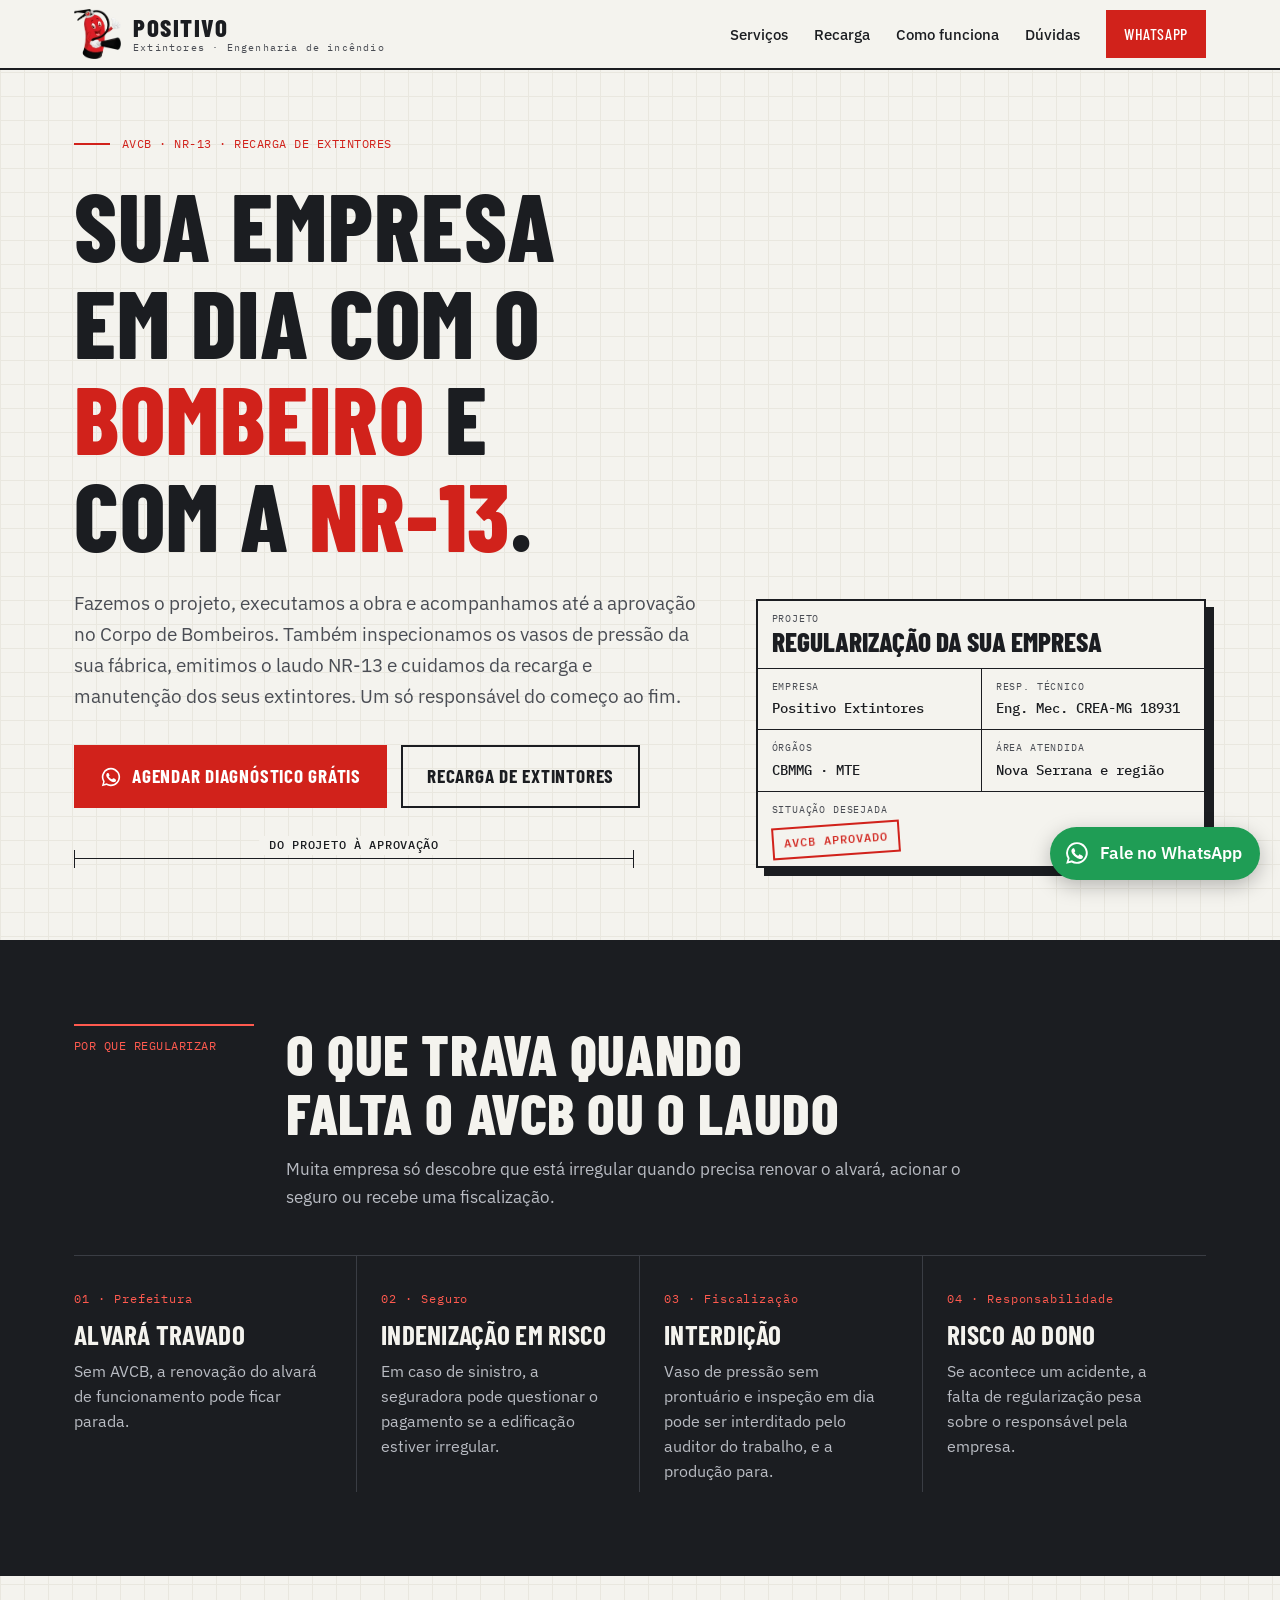
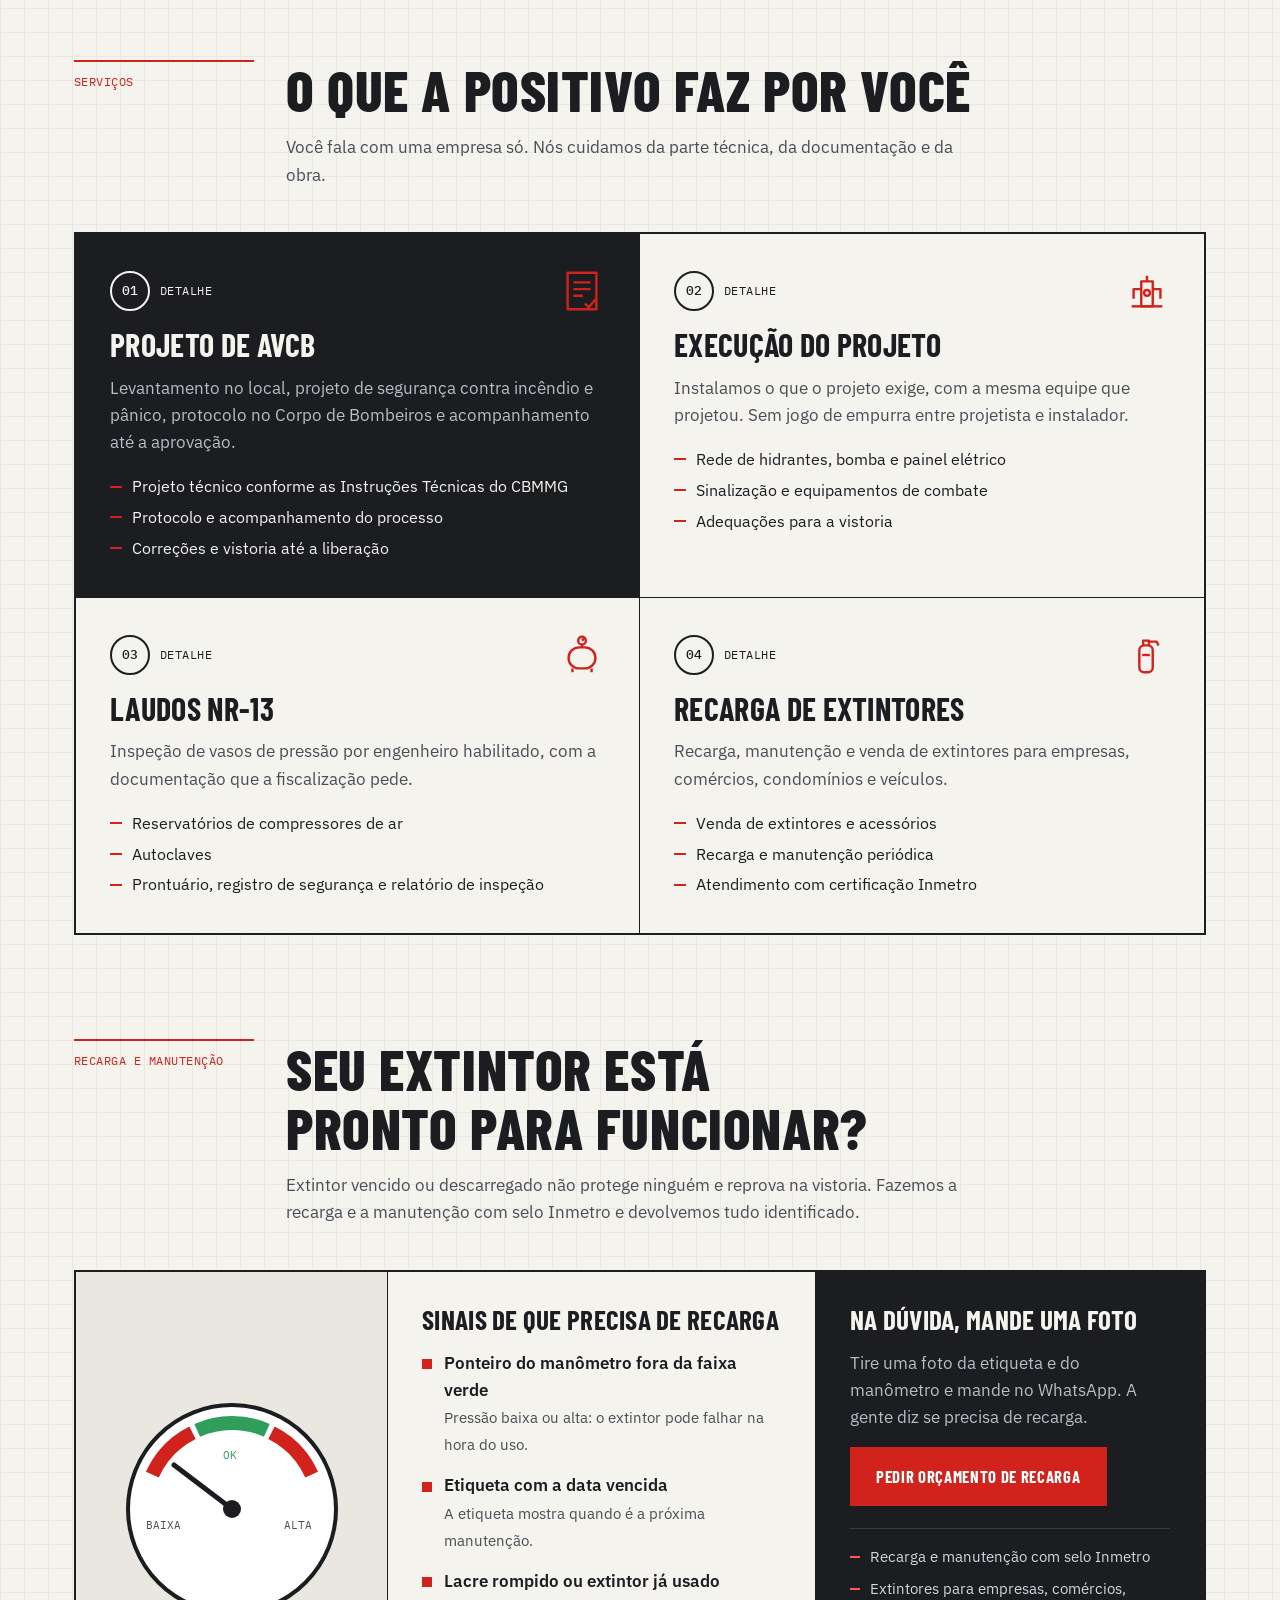
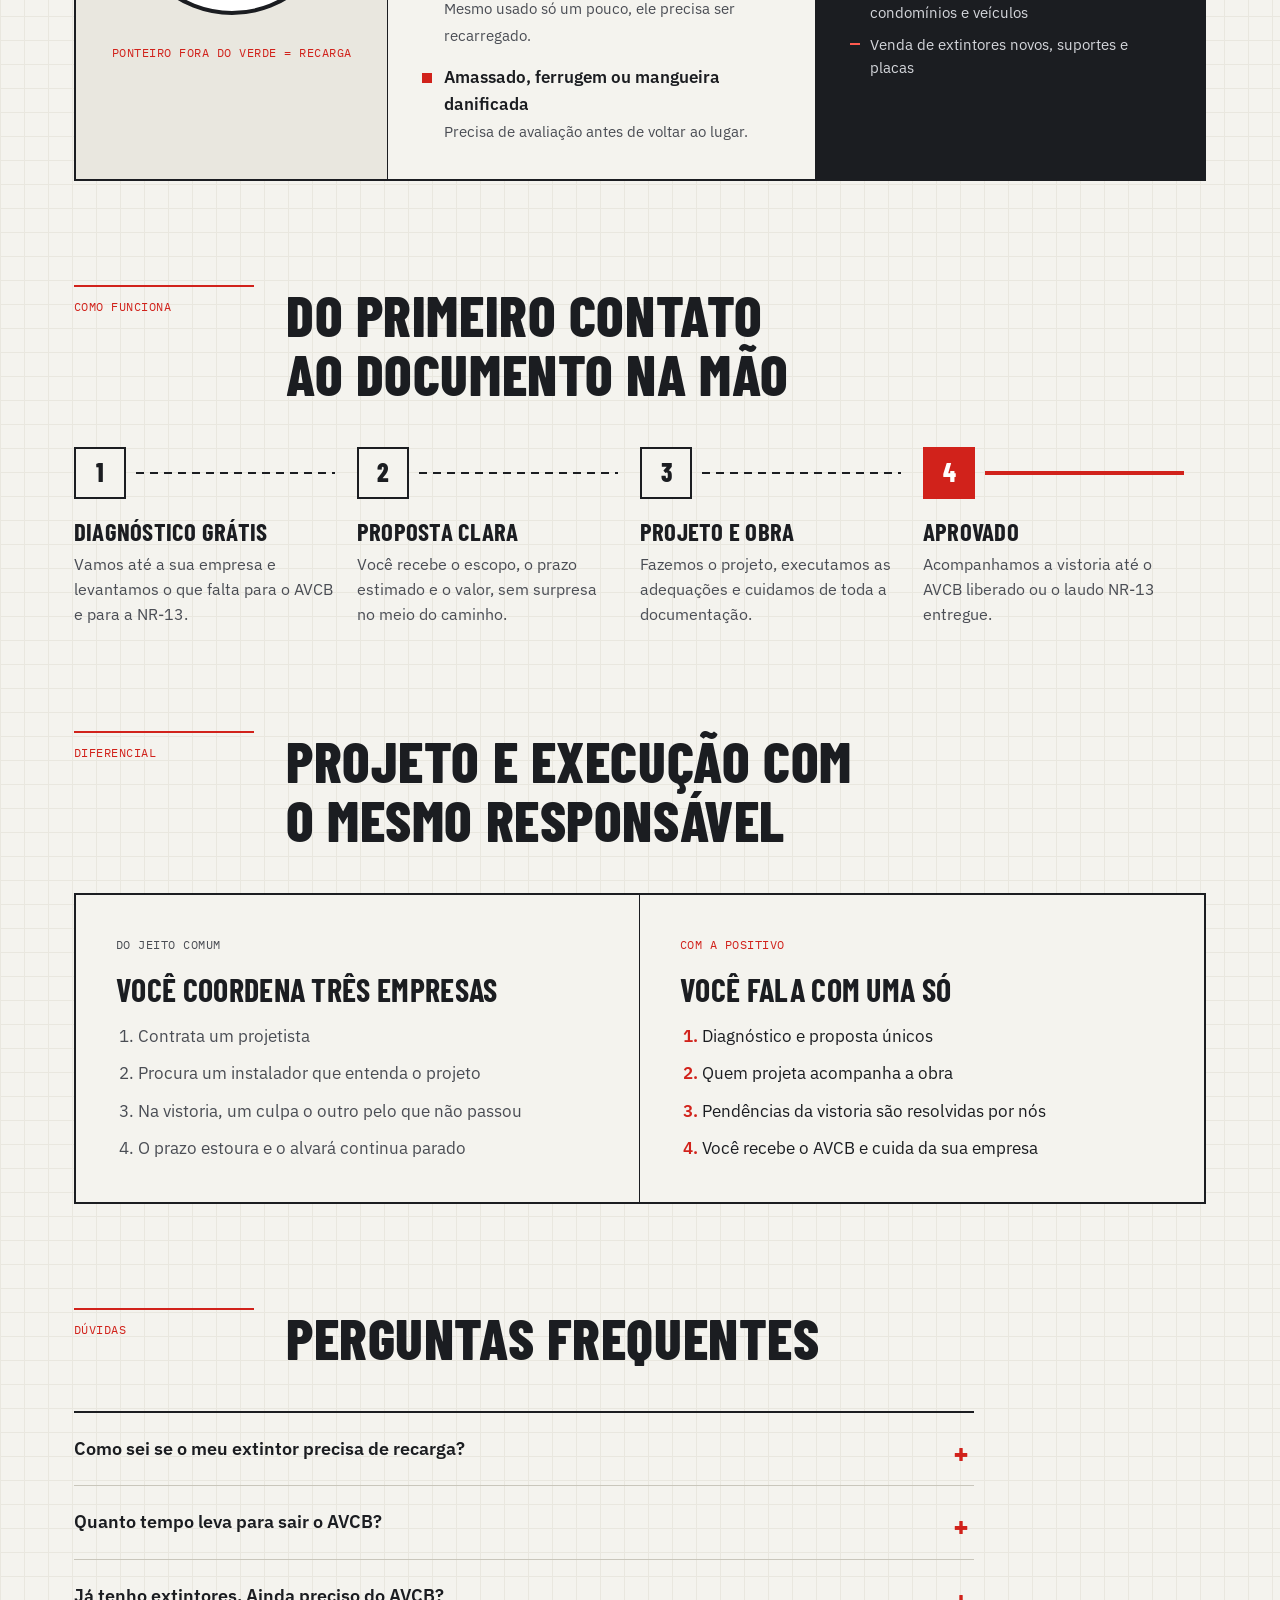
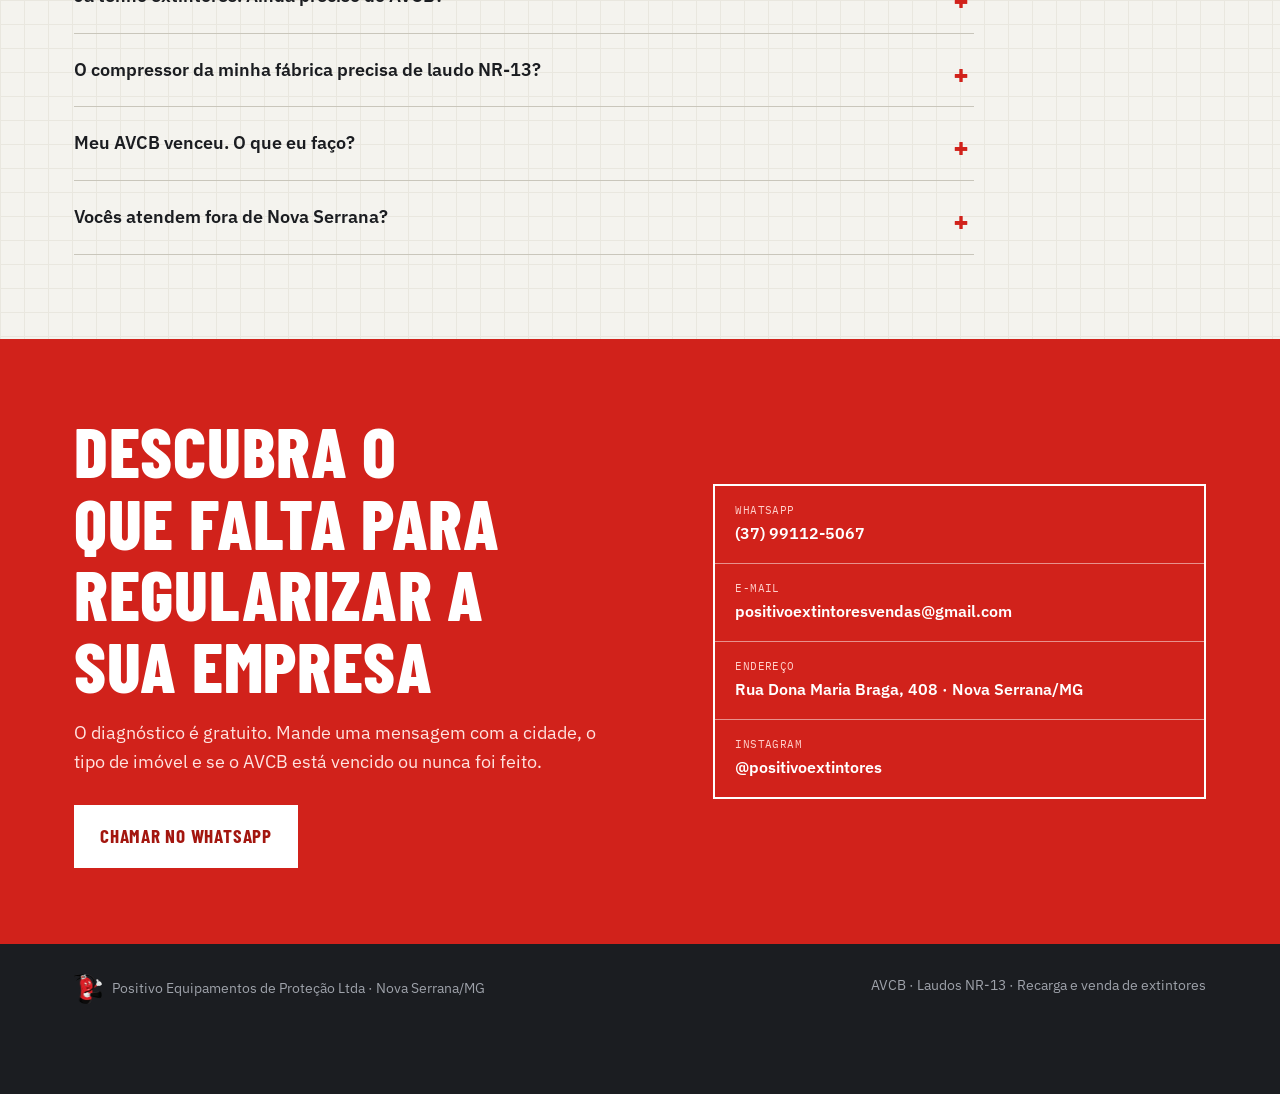
==== index.html @ 16f6ddf9 "Site da Positivo Extintores Co-Authored-By: Claude Opus 5.5 <noreply@anthropic.com> Claude-Session: " ====
<!DOCTYPE html>
<html lang="pt-BR">
<head>
<meta charset="utf-8">
<meta name="viewport" content="width=device-width, initial-scale=1">
<title>Positivo Extintores | AVCB, NR-13 e Recarga</title>
<meta name="description" content="Recarga, manutenção e venda de extintores, projeto e execução de AVCB e laudos NR-13 em Nova Serrana e região. Do projeto à aprovação no Corpo de Bombeiros, com engenheiro responsável.">
<meta property="og:title" content="Positivo Extintores | AVCB, NR-13 e recarga de extintores em Nova Serrana">
<meta property="og:description" content="Recarga e manutenção de extintores, AVCB do projeto à aprovação e laudos NR-13. Fale pelo WhatsApp.">
<meta property="og:type" content="website">
<meta property="og:locale" content="pt_BR">
<link rel="icon" type="image/png" href="[data-uri]">
<link rel="preconnect" href="https://fonts.googleapis.com">
<link rel="preconnect" href="https://fonts.gstatic.com" crossorigin>
<link href="https://fonts.googleapis.com/css2?family=Barlow+Condensed:wght@600;700;800&family=IBM+Plex+Mono:wght@400;500&family=IBM+Plex+Sans:wght@400;500;600&display=swap" rel="stylesheet">
<script type="application/ld+json">
{
  "@context": "https://schema.org",
  "@type": "LocalBusiness",
  "name": "Positivo Extintores",
  "legalName": "Positivo Equipamentos de Proteção Ltda",
  "description": "Recarga, manutenção e venda de extintores, projeto e execução de AVCB e laudos NR-13.",
  "telephone": "+55-37-99112-5067",
  "email": "positivoextintoresvendas@gmail.com",
  "address": {
    "@type": "PostalAddress",
    "streetAddress": "Rua Dona Maria Braga, 408",
    "addressLocality": "Nova Serrana",
    "addressRegion": "MG",
    "postalCode": "35526-814",
    "addressCountry": "BR"
  },
  "areaServed": "Nova Serrana e região, Minas Gerais",
  "sameAs": ["https://www.instagram.com/positivoextintores/"]
}
</script>
<style>
:root {
  /* Folha de prancha técnica: papel milimetrado, traço de nanquim, vermelho de sinalização de incêndio. */
  --paper: #f4f3ee;
  --paper-deep: #e9e7df;
  --ink: #1b1d21;
  --ink-soft: #4a4d54;
  --rule: #c9c6bb;
  --signal: #d1221b;
  --signal-deep: #a3160f;
  --display: "Barlow Condensed", "Arial Narrow", "Roboto Condensed", sans-serif;
  --body: "IBM Plex Sans", "Segoe UI", Roboto, Helvetica, Arial, sans-serif;
  --mono: "IBM Plex Mono", Consolas, "Courier New", monospace;
  --wrap: 1180px;
  color-scheme: light;
}

* { box-sizing: border-box; }
html { scroll-behavior: smooth; }
body {
  margin: 0;
  background-color: var(--paper);
  background-image:
    linear-gradient(var(--paper-deep) 1px, transparent 1px),
    linear-gradient(90deg, var(--paper-deep) 1px, transparent 1px);
  background-size: 24px 24px;
  color: var(--ink);
  font-family: var(--body);
  font-size: 17px;
  line-height: 1.6;
}
img { max-width: 100%; }
a { color: inherit; }
h1, h2, h3 { font-family: var(--display); line-height: 1.02; text-wrap: balance; margin: 0; text-transform: uppercase; letter-spacing: 0.01em; }
p { margin: 0; }
:focus-visible { outline: 3px solid var(--signal); outline-offset: 3px; }

.wrap { max-width: var(--wrap); margin: 0 auto; padding: 0 24px; }
.mono { font-family: var(--mono); font-size: 0.78rem; letter-spacing: 0.04em; text-transform: uppercase; }

/* Botões */
.btn {
  display: inline-flex; align-items: center; gap: 10px;
  font-family: var(--display); font-weight: 700; font-size: 1.2rem; letter-spacing: 0.04em; text-transform: uppercase;
  text-decoration: none; padding: 14px 24px; border: 2px solid var(--ink);
  transition: transform .15s ease, background-color .15s ease, color .15s ease;
}
.btn svg { width: 22px; height: 22px; flex: none; }
.btn-primary { background: var(--signal); border-color: var(--signal); color: #fff; }
.btn-primary:hover { background: var(--signal-deep); border-color: var(--signal-deep); transform: translateY(-2px); }
.btn-ghost { background: transparent; color: var(--ink); }
.btn-ghost:hover { background: var(--ink); color: var(--paper); transform: translateY(-2px); }

/* Cabeçalho */
header.top { border-bottom: 2px solid var(--ink); background: var(--paper); position: sticky; top: 0; z-index: 10; }
header.top .wrap { display: flex; align-items: center; justify-content: space-between; gap: 16px; min-height: 68px; }
.brand { display: flex; align-items: center; gap: 12px; text-decoration: none; }
.brand-logo { width: auto; height: 50px; display: block; margin: 4px 0; }
.foot-brand { display: inline-flex; align-items: center; gap: 10px; }
.foot-brand img { height: 30px; width: auto; }
.brand-name { font-family: var(--display); font-weight: 800; font-size: 1.55rem; letter-spacing: 0.06em; line-height: 1; }
.brand-name small { display: block; font-family: var(--mono); font-weight: 400; font-size: 0.62rem; letter-spacing: 0.12em; color: var(--ink-soft); margin-top: 3px; }
nav.links { display: flex; gap: 26px; align-items: center; }
nav.links a { text-decoration: none; font-weight: 500; font-size: 0.95rem; }
nav.links a:hover { color: var(--signal); }
nav.links .btn { padding: 9px 16px; font-size: 1rem; }

/* Hero */
.hero { padding: 64px 0 72px; }
.hero .wrap { display: grid; grid-template-columns: minmax(0, 1.25fr) minmax(0, 0.9fr); gap: 56px; align-items: end; }
.kicker { display: flex; align-items: center; gap: 12px; color: var(--signal); margin-bottom: 22px; }
.kicker::before { content: ""; width: 36px; height: 2px; background: var(--signal); }
.hero h1 { font-size: clamp(3rem, 7.4vw, 6.2rem); font-weight: 800; }
.hero h1 em { font-style: normal; color: var(--signal); }
.hero .lead { margin-top: 26px; font-size: 1.2rem; max-width: 34em; color: var(--ink-soft); }
.hero .ctas { display: flex; flex-wrap: wrap; gap: 14px; margin-top: 34px; }

/* Cota (linha de dimensão) */
.cota { position: relative; height: 18px; margin-top: 42px; max-width: 560px; }
.cota::before { content: ""; position: absolute; left: 0; right: 0; top: 8px; height: 1px; background: var(--ink); transform-origin: left; animation: draw 1.1s ease-out both .2s; }
.cota span { position: absolute; top: 0; width: 1px; height: 18px; background: var(--ink); }
.cota span:first-child { left: 0; } .cota span:last-child { right: 0; }
.cota b { position: absolute; left: 50%; top: -14px; transform: translateX(-50%); background: var(--paper); padding: 0 10px; font-family: var(--mono); font-weight: 500; font-size: 0.74rem; letter-spacing: 0.06em; white-space: nowrap; }
@keyframes draw { from { transform: scaleX(0); } to { transform: scaleX(1); } }

/* Carimbo (selo de prancha) */
.carimbo { border: 2px solid var(--ink); background: var(--paper); font-family: var(--mono); font-size: 0.78rem; box-shadow: 8px 8px 0 var(--ink); }
.carimbo .row { display: grid; grid-template-columns: 1fr 1fr; border-top: 1px solid var(--ink); }
.carimbo .row:first-child { border-top: 0; }
.carimbo .cell { padding: 10px 14px; border-left: 1px solid var(--ink); }
.carimbo .cell:first-child { border-left: 0; }
.carimbo .cell.full { grid-column: 1 / -1; border-left: 0; }
.carimbo .lbl { display: block; font-size: 0.64rem; color: var(--ink-soft); letter-spacing: 0.08em; text-transform: uppercase; }
.carimbo .val { display: block; font-size: 0.86rem; font-weight: 500; color: var(--ink); margin-top: 2px; }
.carimbo .title { font-family: var(--display); font-weight: 800; font-size: 1.7rem; text-transform: uppercase; line-height: 1.05; margin-top: 4px; }
.carimbo .stamp { color: var(--signal); border: 2px solid var(--signal); display: inline-block; padding: 4px 10px; transform: rotate(-4deg); font-weight: 500; letter-spacing: 0.08em; margin-top: 6px; }

/* Seções */
section { padding: 84px 0; }
.sec-head { display: grid; grid-template-columns: 180px 1fr; gap: 32px; margin-bottom: 44px; align-items: start; }
.sec-head .mono { color: var(--signal); padding-top: 10px; border-top: 2px solid var(--signal); }
.sec-head h2 { font-size: clamp(2.2rem, 4.6vw, 3.6rem); font-weight: 800; }
.sec-head p { margin-top: 14px; max-width: 40em; color: var(--ink-soft); font-size: 1.08rem; }
.band { background: var(--ink); color: var(--paper); background-image: none; }
.band .sec-head p { color: #b9bcc3; }
.band .sec-head .mono { color: #ff5a4f; border-top-color: #ff5a4f; }

/* Riscos */
.riscos { display: grid; grid-template-columns: repeat(4, minmax(0, 1fr)); border-top: 1px solid #3a3d44; }
.risco { padding: 28px 24px 8px 0; border-right: 1px solid #3a3d44; }
.risco + .risco { padding-left: 24px; }
.risco:last-child { border-right: 0; }
.risco .n { font-family: var(--mono); font-size: 0.74rem; color: #ff5a4f; letter-spacing: 0.08em; }
.risco h3 { font-size: 1.7rem; margin: 10px 0 10px; }
.risco p { color: #b9bcc3; font-size: 0.98rem; }

/* Serviços (detalhes de prancha) */
.servicos { display: grid; grid-template-columns: repeat(2, minmax(0, 1fr)); gap: 0; border: 2px solid var(--ink); background: var(--paper); }
.det { padding: 34px 34px 36px; border-right: 1px solid var(--ink); border-bottom: 1px solid var(--ink); display: flex; flex-direction: column; gap: 14px; }
.det:nth-child(2n) { border-right: 0; }
.det:nth-last-child(-n+2) { border-bottom: 0; }
.det-top { display: flex; align-items: center; justify-content: space-between; gap: 12px; }
.det-tag { display: inline-flex; align-items: center; gap: 10px; }
.det-tag i { font-style: normal; width: 40px; height: 40px; border-radius: 50%; border: 2px solid var(--ink); display: grid; place-items: center; font-family: var(--mono); font-weight: 500; font-size: 0.8rem; }
.det-ico { width: 46px; height: 46px; color: var(--signal); }
.det h3 { font-size: 2rem; }
.det p { color: var(--ink-soft); }
.det ul { margin: 4px 0 0; padding: 0; list-style: none; display: grid; gap: 6px; }
.det li { padding-left: 22px; position: relative; font-size: 0.97rem; }
.det li::before { content: ""; position: absolute; left: 0; top: 0.72em; width: 12px; height: 2px; background: var(--signal); }
.det.destaque { background: var(--ink); color: var(--paper); }
.det.destaque p { color: #b9bcc3; }
.det.destaque .det-tag i { border-color: var(--paper); }


/* Recarga */
.recarga { padding-top: 20px; }
.rec-grid { display: grid; grid-template-columns: minmax(0, 0.8fr) minmax(0, 1.1fr) minmax(0, 1fr); gap: 0; border: 2px solid var(--ink); background: var(--paper); }
.rec-grid > div { padding: 34px; border-left: 1px solid var(--ink); }
.rec-grid > div:first-child { border-left: 0; }
.manometro { display: flex; flex-direction: column; align-items: center; justify-content: center; gap: 14px; background: var(--paper-deep); }
.manometro svg { width: 100%; max-width: 240px; height: auto; }
.manometro .mono { color: var(--signal); text-align: center; }
.ponteiro { transform-origin: 120px 120px; animation: tremor 3.2s ease-in-out infinite; }
@keyframes tremor { 0%, 100% { transform: rotate(0deg); } 50% { transform: rotate(4deg); } }
.rec-grid h3 { font-size: 1.7rem; margin-bottom: 16px; }
.sinais { list-style: none; margin: 0; padding: 0; display: grid; gap: 14px; }
.sinais li { padding-left: 22px; position: relative; }
.sinais li::before { content: ""; position: absolute; left: 0; top: 0.55em; width: 10px; height: 10px; background: var(--signal); }
.sinais b { display: block; font-weight: 600; }
.sinais span { color: var(--ink-soft); font-size: 0.95rem; }
.rec-cta { background: var(--ink); color: var(--paper); display: flex; flex-direction: column; gap: 16px; }
.rec-cta h3 { margin-bottom: 0; }
.rec-cta p { color: #b9bcc3; }
.rec-cta .btn { align-self: flex-start; font-size: 1.05rem; }
.inclui { list-style: none; margin: 6px 0 0; padding: 16px 0 0; border-top: 1px solid #3a3d44; display: grid; gap: 8px; font-size: 0.93rem; color: #d4d6db; }
.inclui li { padding-left: 20px; position: relative; }
.inclui li::before { content: ""; position: absolute; left: 0; top: 0.72em; width: 10px; height: 2px; background: #ff5a4f; }
@media (max-width: 960px) {
  .rec-grid { grid-template-columns: 1fr 1fr; }
  .rec-cta { grid-column: 1 / -1; border-left: 0 !important; border-top: 1px solid var(--ink); }
}
@media (max-width: 720px) {
  .rec-grid { grid-template-columns: 1fr; }
  .rec-grid > div { border-left: 0; border-top: 1px solid var(--ink); padding: 28px 22px; }
  .rec-grid > div:first-child { border-top: 0; }
}

/* Processo */
.passos { display: grid; grid-template-columns: repeat(4, minmax(0, 1fr)); gap: 0; counter-reset: p; position: relative; }
.passo { position: relative; padding: 0 22px 0 0; }
.passo .marco { display: flex; align-items: center; margin-bottom: 20px; }
.passo .marco b { width: 52px; height: 52px; flex: none; background: var(--paper); border: 2px solid var(--ink); display: grid; place-items: center; font-family: var(--display); font-weight: 800; font-size: 1.6rem; }
.passo .marco::after { content: ""; flex: 1; height: 2px; background: repeating-linear-gradient(90deg, var(--ink) 0 8px, transparent 8px 14px); margin-left: 10px; }
.passo:last-child .marco::after { background: var(--signal); height: 4px; }
.passo:last-child .marco b { background: var(--signal); color: #fff; border-color: var(--signal); }
.passo h3 { font-size: 1.55rem; margin-bottom: 8px; }
.passo p { color: var(--ink-soft); font-size: 0.98rem; }

/* Diferencial */
.dif { display: grid; grid-template-columns: minmax(0, 1fr) minmax(0, 1fr); gap: 0; border: 2px solid var(--ink); background: var(--paper); }
.dif > div { padding: 40px; }
.dif .antes { border-right: 1px solid var(--ink); }
.dif .lbl { color: var(--ink-soft); margin-bottom: 18px; display: block; }
.dif ol { margin: 0; padding-left: 22px; display: grid; gap: 10px; }
.dif .antes ol { color: var(--ink-soft); }
.dif .antes li::marker { color: var(--ink-soft); }
.dif .depois li::marker { color: var(--signal); font-weight: 600; }
.dif .depois .lbl { color: var(--signal); }
.dif h3 { font-size: 2rem; margin-bottom: 18px; }

/* FAQ */
.faq { display: grid; gap: 0; border-top: 2px solid var(--ink); max-width: 900px; }
.faq details { border-bottom: 1px solid var(--rule); }
.faq summary { list-style: none; cursor: pointer; padding: 22px 48px 22px 0; position: relative; font-weight: 600; font-size: 1.12rem; }
.faq summary::-webkit-details-marker { display: none; }
.faq summary::after { content: "+"; position: absolute; right: 6px; top: 14px; font-family: var(--display); font-weight: 700; font-size: 2rem; color: var(--signal); transition: transform .2s ease; }
.faq details[open] summary::after { transform: rotate(45deg); }
.faq details p { padding: 0 0 24px; color: var(--ink-soft); max-width: 46em; }

/* CTA final */
.final { background: var(--signal); color: #fff; background-image: none; padding: 76px 0; }
.final .wrap { display: grid; grid-template-columns: minmax(0, 1.2fr) minmax(0, 1fr); gap: 48px; align-items: center; }
.final h2 { font-size: clamp(2.6rem, 5.6vw, 4.4rem); font-weight: 800; }
.final p { margin-top: 16px; font-size: 1.15rem; max-width: 30em; color: #ffe3e0; }
.final .btn-white { background: #fff; color: var(--signal-deep); border-color: #fff; margin-top: 28px; }
.final .btn-white:hover { background: var(--ink); color: #fff; border-color: var(--ink); transform: translateY(-2px); }
.contato { border: 2px solid #fff; font-size: 1rem; }
.contato div { padding: 16px 20px; border-top: 1px solid rgba(255,255,255,.5); }
.contato div:first-child { border-top: 0; }
.contato .mono { display: block; color: #ffd0cb; font-size: 0.68rem; margin-bottom: 2px; }
.contato a { text-decoration: none; font-weight: 600; }
.contato a:hover { text-decoration: underline; }

footer { padding: 30px 0 90px; background: var(--ink); color: #9ea2aa; font-size: 0.88rem; background-image: none; }
footer .wrap { display: flex; flex-wrap: wrap; justify-content: space-between; gap: 12px; }

/* WhatsApp flutuante */
.wa-float { position: fixed; right: 20px; bottom: 20px; z-index: 20; display: inline-flex; align-items: center; gap: 10px; background: #1f9d55; color: #fff; text-decoration: none; padding: 13px 18px 13px 14px; border-radius: 999px; font-weight: 600; box-shadow: 0 6px 20px rgba(0,0,0,.25); transition: transform .15s ease; }
.wa-float:hover { transform: translateY(-3px); }
.wa-float svg { width: 26px; height: 26px; }

/* Responsivo */
@media (max-width: 960px) {
  .hero .wrap, .final .wrap { grid-template-columns: 1fr; }
  .carimbo { max-width: 520px; }
  .riscos { grid-template-columns: repeat(2, minmax(0, 1fr)); }
  .risco:nth-child(2) { border-right: 0; }
  .risco:nth-child(3) { padding-left: 0; }
  .passos { grid-template-columns: repeat(2, minmax(0, 1fr)); row-gap: 40px; }
  nav.links a:not(.btn) { display: none; }
}
@media (max-width: 720px) {
  body { font-size: 16px; }
  section { padding: 60px 0; }
  .hero { padding: 40px 0 56px; }
  .sec-head { grid-template-columns: 1fr; gap: 14px; }
  .sec-head .mono { width: max-content; padding-right: 10px; }
  .servicos, .dif { grid-template-columns: 1fr; }
  .det { border-right: 0 !important; border-bottom: 1px solid var(--ink) !important; padding: 28px 22px; }
  .det:last-child { border-bottom: 0 !important; }
  .dif .antes { border-right: 0; border-bottom: 1px solid var(--ink); }
  .dif > div { padding: 28px 22px; }
  .riscos { grid-template-columns: 1fr; }
  .risco, .risco + .risco { padding: 22px 0 10px; border-right: 0; border-bottom: 1px solid #3a3d44; }
  .passos { grid-template-columns: 1fr; }
  .wa-float span { display: none; }
  .wa-float { padding: 14px; }
  .brand-name small { display: none; }
}
@media (max-width: 420px) {
  .wrap { padding: 0 16px; }
  .carimbo .row { grid-template-columns: 1fr; }
  .carimbo .cell { border-left: 0; border-top: 1px solid var(--ink); }
  .carimbo .cell:first-child { border-top: 0; }
  nav.links .btn { display: none; }
}
@media (prefers-reduced-motion: reduce) {
  * { animation: none !important; transition: none !important; scroll-behavior: auto !important; }
}
</style>
</head>
<body>

<header class="top">
  <div class="wrap">
    <a class="brand" href="#inicio" aria-label="Positivo Extintores, início">
      <img class="brand-logo" src="[data-uri]" width="45" height="48" alt="">
      <span class="brand-name">POSITIVO<small>Extintores · Engenharia de incêndio</small></span>
    </a>
    <nav class="links" aria-label="Navegação principal">
      <a href="#servicos">Serviços</a>
      <a href="#recarga">Recarga</a>
      <a href="#como-funciona">Como funciona</a>
      <a href="#duvidas">Dúvidas</a>
      <a class="btn btn-primary" href="https://wa.me/5537991125067?text=Ol%C3%A1!%20Vim%20pelo%20site%20e%20quero%20um%20diagn%C3%B3stico%20de%20AVCB%2FNR-13.">WhatsApp</a>
    </nav>
  </div>
</header>

<main id="inicio">

<section class="hero" aria-labelledby="titulo">
  <div class="wrap">
    <div>
      <p class="kicker mono">AVCB · NR-13 · Recarga de extintores</p>
      <h1 id="titulo">Sua empresa em dia com o <em>Bombeiro</em> e com a <em style="white-space:nowrap">NR&#8209;13</em>.</h1>
      <p class="lead">Fazemos o projeto, executamos a obra e acompanhamos até a aprovação no Corpo de Bombeiros. Também inspecionamos os vasos de pressão da sua fábrica, emitimos o laudo NR-13 e cuidamos da recarga e manutenção dos seus extintores. Um só responsável do começo ao fim.</p>
      <div class="ctas">
        <a class="btn btn-primary" href="https://wa.me/5537991125067?text=Ol%C3%A1!%20Vim%20pelo%20site%20e%20quero%20um%20diagn%C3%B3stico%20de%20AVCB%2FNR-13.">
          <svg viewBox="0 0 24 24" fill="currentColor" aria-hidden="true"><path d="M12 2a10 10 0 0 0-8.6 15.1L2 22l5-1.3A10 10 0 1 0 12 2zm0 18.2c-1.5 0-3-.4-4.3-1.2l-.3-.2-3 .8.8-2.9-.2-.3A8.2 8.2 0 1 1 12 20.2zm4.5-6.1c-.2-.1-1.5-.7-1.7-.8s-.4-.1-.6.1-.7.8-.8 1-.3.2-.5.1a6.7 6.7 0 0 1-3.3-2.9c-.3-.4.3-.4.7-1.3.1-.2 0-.3 0-.4l-.8-1.8c-.2-.5-.4-.4-.6-.4h-.5a1 1 0 0 0-.7.3 3 3 0 0 0-.9 2.2 5.2 5.2 0 0 0 1.1 2.7 11.8 11.8 0 0 0 4.5 4c1.7.7 2.3.8 3.2.6.5-.1 1.5-.6 1.7-1.2s.2-1.1.2-1.2-.2-.2-.5-.3z"/></svg>
          Agendar diagnóstico grátis
        </a>
        <a class="btn btn-ghost" href="#recarga">Recarga de extintores</a>
      </div>
      <div class="cota" aria-hidden="true"><span></span><b>DO PROJETO À APROVAÇÃO</b><span></span></div>
    </div>

    <aside class="carimbo" aria-label="Dados da empresa">
      <div class="row"><div class="cell full"><span class="lbl">Projeto</span><span class="title">Regularização da sua empresa</span></div></div>
      <div class="row">
        <div class="cell"><span class="lbl">Empresa</span><span class="val">Positivo Extintores</span></div>
        <div class="cell"><span class="lbl">Resp. técnico</span><span class="val">Eng. Mec. CREA-MG 18931</span></div>
      </div>
      <div class="row">
        <div class="cell"><span class="lbl">Órgãos</span><span class="val">CBMMG · MTE</span></div>
        <div class="cell"><span class="lbl">Área atendida</span><span class="val">Nova Serrana e região</span></div>
      </div>
      <div class="row"><div class="cell full"><span class="lbl">Situação desejada</span><span class="stamp">AVCB APROVADO</span></div></div>
    </aside>
  </div>
</section>

<section class="band" aria-labelledby="riscos-t">
  <div class="wrap">
    <div class="sec-head">
      <span class="mono">Por que regularizar</span>
      <div>
        <h2 id="riscos-t">O que trava quando falta o AVCB ou o laudo</h2>
        <p>Muita empresa só descobre que está irregular quando precisa renovar o alvará, acionar o seguro ou recebe uma fiscalização.</p>
      </div>
    </div>
    <div class="riscos">
      <div class="risco"><span class="n">01 · Prefeitura</span><h3>Alvará travado</h3><p>Sem AVCB, a renovação do alvará de funcionamento pode ficar parada.</p></div>
      <div class="risco"><span class="n">02 · Seguro</span><h3>Indenização em risco</h3><p>Em caso de sinistro, a seguradora pode questionar o pagamento se a edificação estiver irregular.</p></div>
      <div class="risco"><span class="n">03 · Fiscalização</span><h3>Interdição</h3><p>Vaso de pressão sem prontuário e inspeção em dia pode ser interditado pelo auditor do trabalho, e a produção para.</p></div>
      <div class="risco"><span class="n">04 · Responsabilidade</span><h3>Risco ao dono</h3><p>Se acontece um acidente, a falta de regularização pesa sobre o responsável pela empresa.</p></div>
    </div>
  </div>
</section>

<section id="servicos" aria-labelledby="serv-t">
  <div class="wrap">
    <div class="sec-head">
      <span class="mono">Serviços</span>
      <div>
        <h2 id="serv-t">O que a Positivo faz por você</h2>
        <p>Você fala com uma empresa só. Nós cuidamos da parte técnica, da documentação e da obra.</p>
      </div>
    </div>
    <div class="servicos">
      <article class="det destaque">
        <div class="det-top">
          <span class="det-tag mono"><i>01</i> Detalhe</span>
          <svg class="det-ico" viewBox="0 0 48 48" fill="none" stroke="currentColor" stroke-width="2.5" stroke-linejoin="round" aria-hidden="true"><rect x="9" y="5" width="30" height="38"/><path d="M15 15h18M15 22h18M15 29h10"/><path d="M27 37l4 4 8-9"/></svg>
        </div>
        <h3>Projeto de AVCB</h3>
        <p>Levantamento no local, projeto de segurança contra incêndio e pânico, protocolo no Corpo de Bombeiros e acompanhamento até a aprovação.</p>
        <ul><li>Projeto técnico conforme as Instruções Técnicas do CBMMG</li><li>Protocolo e acompanhamento do processo</li><li>Correções e vistoria até a liberação</li></ul>
      </article>
      <article class="det">
        <div class="det-top">
          <span class="det-tag mono"><i>02</i> Detalhe</span>
          <svg class="det-ico" viewBox="0 0 48 48" fill="none" stroke="currentColor" stroke-width="2.5" stroke-linejoin="round" aria-hidden="true"><path d="M8 40h32"/><rect x="18" y="14" width="12" height="26"/><path d="M24 14V8M18 22h-8v10M30 22h8v10"/><circle cx="24" cy="26" r="3"/></svg>
        </div>
        <h3>Execução do projeto</h3>
        <p>Instalamos o que o projeto exige, com a mesma equipe que projetou. Sem jogo de empurra entre projetista e instalador.</p>
        <ul><li>Rede de hidrantes, bomba e painel elétrico</li><li>Sinalização e equipamentos de combate</li><li>Adequações para a vistoria</li></ul>
      </article>
      <article class="det">
        <div class="det-top">
          <span class="det-tag mono"><i>03</i> Detalhe</span>
          <svg class="det-ico" viewBox="0 0 48 48" fill="none" stroke="currentColor" stroke-width="2.5" stroke-linejoin="round" aria-hidden="true"><rect x="10" y="16" width="28" height="22" rx="11"/><circle cx="24" cy="9" r="4"/><path d="M24 13v3M24 9l2-2"/><path d="M14 38v4M34 38v4"/></svg>
        </div>
        <h3>Laudos NR-13</h3>
        <p>Inspeção de vasos de pressão por engenheiro habilitado, com a documentação que a fiscalização pede.</p>
        <ul><li>Reservatórios de compressores de ar</li><li>Autoclaves</li><li>Prontuário, registro de segurança e relatório de inspeção</li></ul>
      </article>
      <article class="det">
        <div class="det-top">
          <span class="det-tag mono"><i>04</i> Detalhe</span>
          <svg class="det-ico" viewBox="0 0 48 48" fill="none" stroke="currentColor" stroke-width="2.5" stroke-linejoin="round" aria-hidden="true"><rect x="16" y="14" width="14" height="28" rx="5"/><path d="M20 14V9h6v5M26 10h8l2 4"/><path d="M19 24h8"/></svg>
        </div>
        <h3>Recarga de extintores</h3>
        <p>Recarga, manutenção e venda de extintores para empresas, comércios, condomínios e veículos.</p>
        <ul><li>Venda de extintores e acessórios</li><li>Recarga e manutenção periódica</li><li>Atendimento com certificação Inmetro</li></ul>
      </article>
    </div>
  </div>
</section>


<section id="recarga" class="recarga" aria-labelledby="rec-t">
  <div class="wrap">
    <div class="sec-head">
      <span class="mono">Recarga e manutenção</span>
      <div>
        <h2 id="rec-t">Seu extintor está pronto para funcionar?</h2>
        <p>Extintor vencido ou descarregado não protege ninguém e reprova na vistoria. Fazemos a recarga e a manutenção com selo Inmetro e devolvemos tudo identificado.</p>
      </div>
    </div>
    <div class="rec-grid">
      <div class="manometro">
        <svg viewBox="0 0 240 240" role="img" aria-labelledby="mano-t">
          <title id="mano-t">Manômetro de extintor com o ponteiro fora da faixa verde</title>
          <circle cx="120" cy="120" r="104" fill="#fff" stroke="#1b1d21" stroke-width="4"/>
          <path d="M 40.4 85.6 A 86 86 0 0 1 80.5 43.8" fill="none" stroke="#d1221b" stroke-width="14"/>
          <path d="M 85.2 41.3 A 86 86 0 0 1 154.8 41.3" fill="none" stroke="#2f9e5b" stroke-width="14"/>
          <path d="M 159.5 43.8 A 86 86 0 0 1 199.6 85.6" fill="none" stroke="#d1221b" stroke-width="14"/>
          <text x="34" y="140" font-family="IBM Plex Mono, monospace" font-size="11" fill="#4a4d54">BAIXA</text>
          <text x="111" y="70" font-family="IBM Plex Mono, monospace" font-size="11" fill="#2f9e5b">OK</text>
          <text x="172" y="140" font-family="IBM Plex Mono, monospace" font-size="11" fill="#4a4d54">ALTA</text>
          <line class="ponteiro" x1="120" y1="120" x2="62" y2="76" stroke="#1b1d21" stroke-width="5" stroke-linecap="round"/>
          <circle cx="120" cy="120" r="9" fill="#1b1d21"/>
        </svg>
        <p class="mono">Ponteiro fora do verde = recarga</p>
      </div>
      <div>
        <h3>Sinais de que precisa de recarga</h3>
        <ul class="sinais">
          <li><b>Ponteiro do manômetro fora da faixa verde</b><span>Pressão baixa ou alta: o extintor pode falhar na hora do uso.</span></li>
          <li><b>Etiqueta com a data vencida</b><span>A etiqueta mostra quando é a próxima manutenção.</span></li>
          <li><b>Lacre rompido ou extintor já usado</b><span>Mesmo usado só um pouco, ele precisa ser recarregado.</span></li>
          <li><b>Amassado, ferrugem ou mangueira danificada</b><span>Precisa de avaliação antes de voltar ao lugar.</span></li>
        </ul>
      </div>
      <div class="rec-cta">
        <h3>Na dúvida, mande uma foto</h3>
        <p>Tire uma foto da etiqueta e do manômetro e mande no WhatsApp. A gente diz se precisa de recarga.</p>
        <a class="btn btn-primary" href="https://wa.me/5537991125067?text=Ol%C3%A1!%20Vim%20pelo%20site%20e%20quero%20or%C3%A7amento%20de%20recarga%20de%20extintores.">Pedir orçamento de recarga</a>
        <ul class="inclui">
          <li>Recarga e manutenção com selo Inmetro</li>
          <li>Extintores para empresas, comércios, condomínios e veículos</li>
          <li>Venda de extintores novos, suportes e placas</li>
        </ul>
      </div>
    </div>
  </div>
</section>

<section id="como-funciona" aria-labelledby="como-t" style="padding-top:20px">
  <div class="wrap">
    <div class="sec-head">
      <span class="mono">Como funciona</span>
      <div>
        <h2 id="como-t">Do primeiro contato ao documento na mão</h2>
      </div>
    </div>
    <div class="passos">
      <div class="passo"><div class="marco"><b>1</b></div><h3>Diagnóstico grátis</h3><p>Vamos até a sua empresa e levantamos o que falta para o AVCB e para a NR-13.</p></div>
      <div class="passo"><div class="marco"><b>2</b></div><h3>Proposta clara</h3><p>Você recebe o escopo, o prazo estimado e o valor, sem surpresa no meio do caminho.</p></div>
      <div class="passo"><div class="marco"><b>3</b></div><h3>Projeto e obra</h3><p>Fazemos o projeto, executamos as adequações e cuidamos de toda a documentação.</p></div>
      <div class="passo"><div class="marco"><b>4</b></div><h3>Aprovado</h3><p>Acompanhamos a vistoria até o AVCB liberado ou o laudo NR-13 entregue.</p></div>
    </div>
  </div>
</section>

<section aria-labelledby="dif-t" style="padding-top:20px">
  <div class="wrap">
    <div class="sec-head">
      <span class="mono">Diferencial</span>
      <div>
        <h2 id="dif-t">Projeto e execução com o mesmo responsável</h2>
      </div>
    </div>
    <div class="dif">
      <div class="antes">
        <span class="lbl mono">Do jeito comum</span>
        <h3>Você coordena três empresas</h3>
        <ol>
          <li>Contrata um projetista</li>
          <li>Procura um instalador que entenda o projeto</li>
          <li>Na vistoria, um culpa o outro pelo que não passou</li>
          <li>O prazo estoura e o alvará continua parado</li>
        </ol>
      </div>
      <div class="depois">
        <span class="lbl mono">Com a Positivo</span>
        <h3>Você fala com uma só</h3>
        <ol>
          <li>Diagnóstico e proposta únicos</li>
          <li>Quem projeta acompanha a obra</li>
          <li>Pendências da vistoria são resolvidas por nós</li>
          <li>Você recebe o AVCB e cuida da sua empresa</li>
        </ol>
      </div>
    </div>
  </div>
</section>

<section id="duvidas" aria-labelledby="faq-t" style="padding-top:20px">
  <div class="wrap">
    <div class="sec-head">
      <span class="mono">Dúvidas</span>
      <div>
        <h2 id="faq-t">Perguntas frequentes</h2>
      </div>
    </div>
    <div class="faq">
      <details>
        <summary>Como sei se o meu extintor precisa de recarga?</summary>
        <p>Olhe o manômetro: o ponteiro precisa estar na faixa verde. Confira também a data da etiqueta e se o lacre está inteiro. Se tiver dúvida, mande uma foto da etiqueta e do manômetro no WhatsApp que a gente avalia.</p>
      </details>
      <details>
        <summary>Quanto tempo leva para sair o AVCB?</summary>
        <p>Depende do porte da edificação, do que precisa ser instalado e do andamento do processo no Corpo de Bombeiros. No diagnóstico gratuito nós avaliamos o seu caso e passamos uma estimativa realista.</p>
      </details>
      <details>
        <summary>Já tenho extintores. Ainda preciso do AVCB?</summary>
        <p>Na maioria dos casos, sim. O extintor é só uma das medidas de segurança. O AVCB comprova que a edificação inteira atende às exigências do Corpo de Bombeiros para o seu tipo de ocupação e área.</p>
      </details>
      <details>
        <summary>O compressor da minha fábrica precisa de laudo NR-13?</summary>
        <p>O reservatório de ar do compressor é um vaso de pressão, e a maioria dos compressores industriais se enquadra na NR-13. Nesse caso ele precisa de inspeções periódicas, prontuário e registro de segurança. Na visita nós verificamos o enquadramento do seu equipamento.</p>
      </details>
      <details>
        <summary>Meu AVCB venceu. O que eu faço?</summary>
        <p>Fale com a gente. Avaliamos se a edificação mudou desde a última aprovação e o que é preciso para a renovação.</p>
      </details>
      <details>
        <summary>Vocês atendem fora de Nova Serrana?</summary>
        <p>Sim, atendemos Nova Serrana e as cidades da região. Mande uma mensagem no WhatsApp com a cidade e o tipo de imóvel.</p>
      </details>
    </div>
  </div>
</section>

<section class="final" aria-labelledby="final-t">
  <div class="wrap">
    <div>
      <h2 id="final-t">Descubra o que falta para regularizar a sua empresa</h2>
      <p>O diagnóstico é gratuito. Mande uma mensagem com a cidade, o tipo de imóvel e se o AVCB está vencido ou nunca foi feito.</p>
      <a class="btn btn-white" href="https://wa.me/5537991125067?text=Ol%C3%A1!%20Vim%20pelo%20site%20e%20quero%20um%20diagn%C3%B3stico%20de%20AVCB%2FNR-13.">Chamar no WhatsApp</a>
    </div>
    <div class="contato">
      <div><span class="mono">WhatsApp</span><a href="https://wa.me/5537991125067">(37) 99112-5067</a></div>
      <div><span class="mono">E-mail</span><a href="mailto:positivoextintoresvendas@gmail.com">positivoextintoresvendas@gmail.com</a></div>
      <div><span class="mono">Endereço</span><a href="https://www.google.com/maps/search/?api=1&amp;query=Rua+Dona+Maria+Braga+408+Nova+Serrana+MG">Rua Dona Maria Braga, 408 · Nova Serrana/MG</a></div>
      <div><span class="mono">Instagram</span><a href="https://www.instagram.com/positivoextintores/">@positivoextintores</a></div>
    </div>
  </div>
</section>

</main>

<footer>
  <div class="wrap">
    <span class="foot-brand"><img src="[data-uri]" width="28" height="30" alt="">Positivo Equipamentos de Proteção Ltda · Nova Serrana/MG</span>
    <span>AVCB · Laudos NR-13 · Recarga e venda de extintores</span>
  </div>
</footer>

<a class="wa-float" href="https://wa.me/5537991125067?text=Ol%C3%A1!%20Vim%20pelo%20site%20e%20quero%20um%20diagn%C3%B3stico%20de%20AVCB%2FNR-13." aria-label="Falar no WhatsApp">
  <svg viewBox="0 0 24 24" fill="currentColor" aria-hidden="true"><path d="M12 2a10 10 0 0 0-8.6 15.1L2 22l5-1.3A10 10 0 1 0 12 2zm0 18.2c-1.5 0-3-.4-4.3-1.2l-.3-.2-3 .8.8-2.9-.2-.3A8.2 8.2 0 1 1 12 20.2zm4.5-6.1c-.2-.1-1.5-.7-1.7-.8s-.4-.1-.6.1-.7.8-.8 1-.3.2-.5.1a6.7 6.7 0 0 1-3.3-2.9c-.3-.4.3-.4.7-1.3.1-.2 0-.3 0-.4l-.8-1.8c-.2-.5-.4-.4-.6-.4h-.5a1 1 0 0 0-.7.3 3 3 0 0 0-.9 2.2 5.2 5.2 0 0 0 1.1 2.7 11.8 11.8 0 0 0 4.5 4c1.7.7 2.3.8 3.2.6.5-.1 1.5-.6 1.7-1.2s.2-1.1.2-1.2-.2-.2-.5-.3z"/></svg>
  <span>Fale no WhatsApp</span>
</a>

</body>
</html>
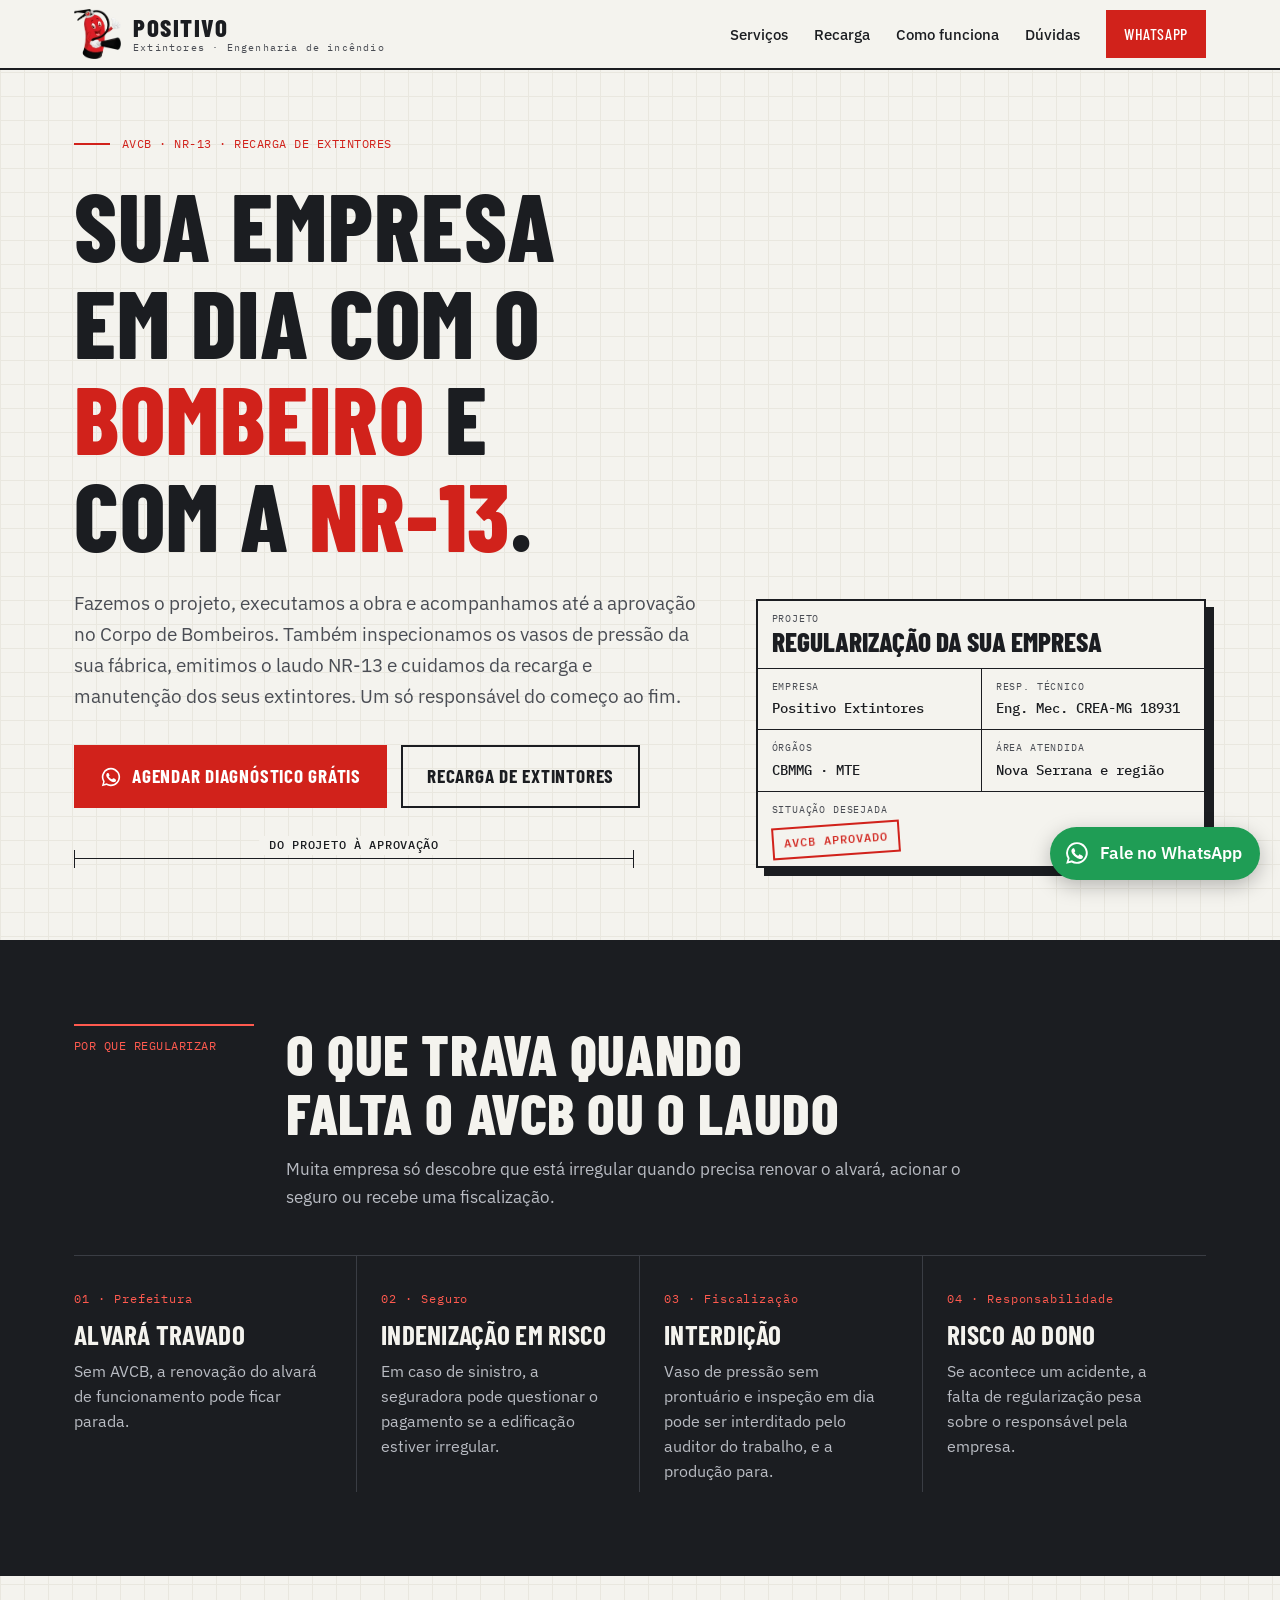
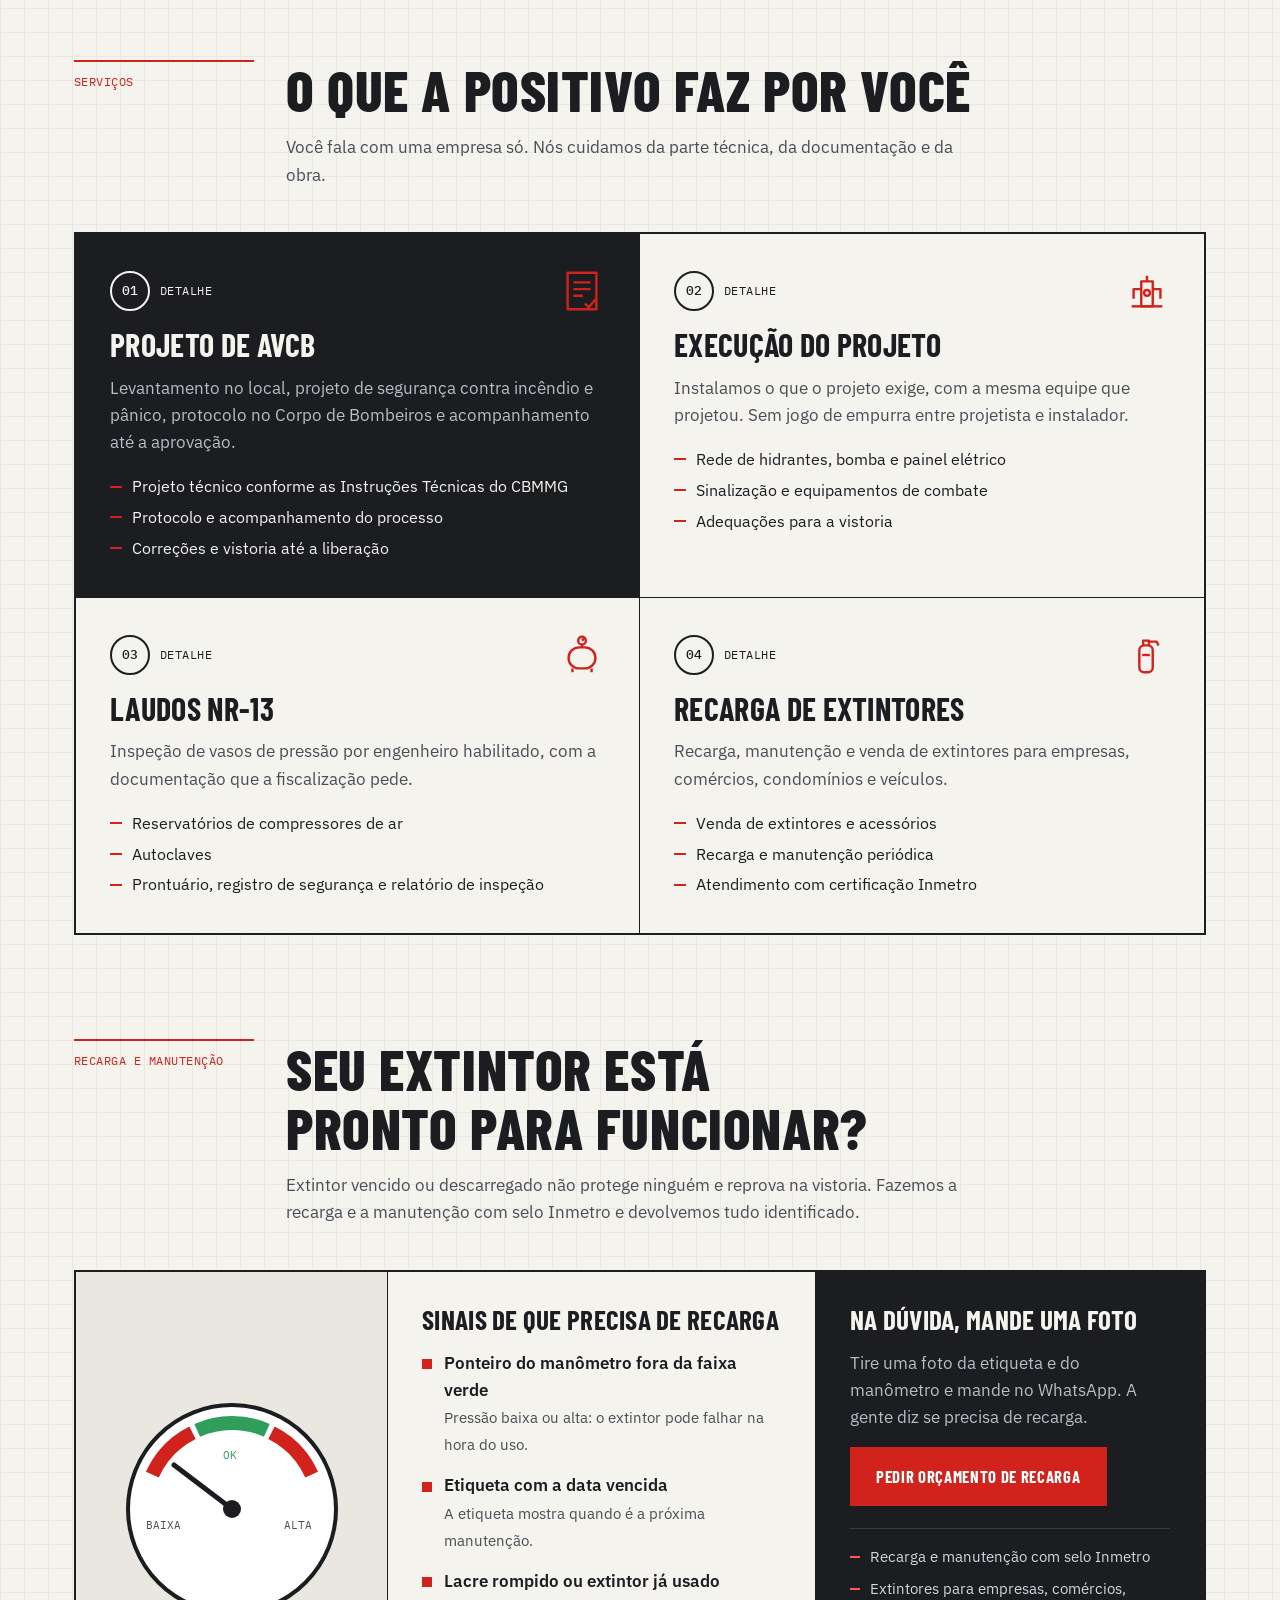
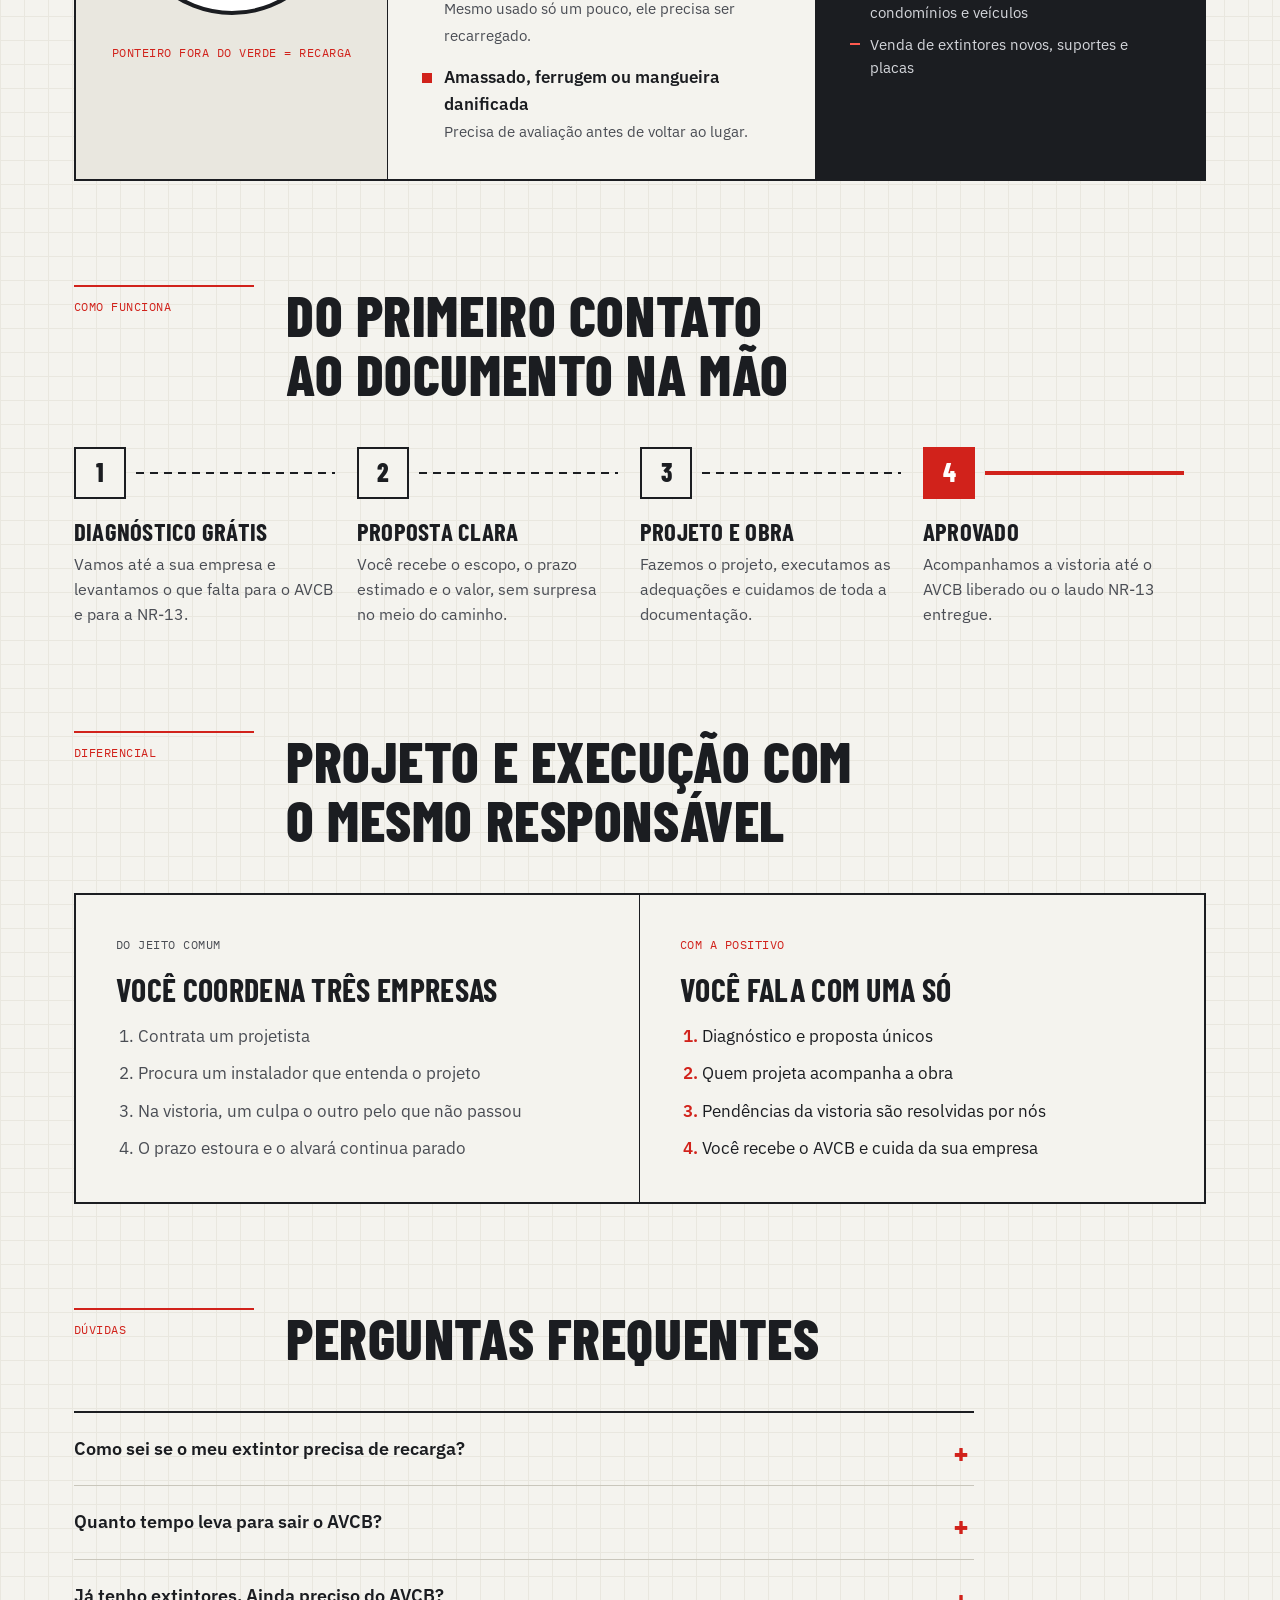
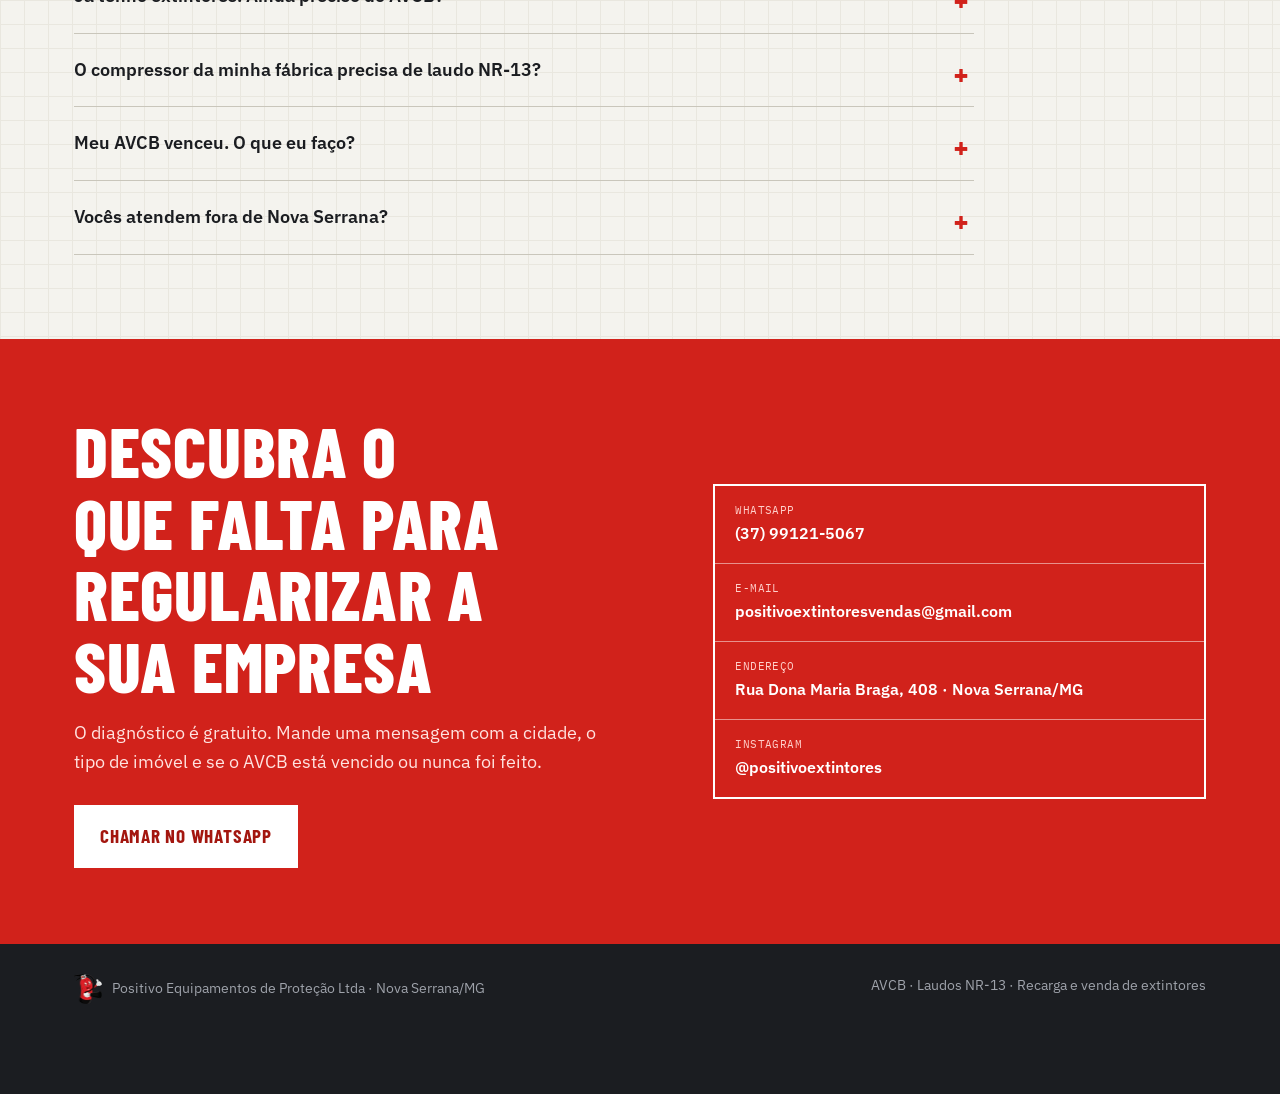
==== commit e5724896: "Corrige número do WhatsApp para (37) 99121-5067 Co-Authored-By: Claude Opus 5.5 <noreply@anthropic.c" ====
--- a/index.html
+++ b/index.html
@@ -20,7 +20,7 @@
   "name": "Positivo Extintores",
   "legalName": "Positivo Equipamentos de Proteção Ltda",
   "description": "Recarga, manutenção e venda de extintores, projeto e execução de AVCB e laudos NR-13.",
-  "telephone": "+55-37-99112-5067",
+  "telephone": "+55-37-99121-5067",
   "email": "positivoextintoresvendas@gmail.com",
   "address": {
     "@type": "PostalAddress",
@@ -309,7 +309,7 @@
       <a href="#recarga">Recarga</a>
       <a href="#como-funciona">Como funciona</a>
       <a href="#duvidas">Dúvidas</a>
-      <a class="btn btn-primary" href="https://wa.me/5537991125067?text=Ol%C3%A1!%20Vim%20pelo%20site%20e%20quero%20um%20diagn%C3%B3stico%20de%20AVCB%2FNR-13.">WhatsApp</a>
+      <a class="btn btn-primary" href="https://wa.me/5537991215067?text=Ol%C3%A1!%20Vim%20pelo%20site%20e%20quero%20um%20diagn%C3%B3stico%20de%20AVCB%2FNR-13.">WhatsApp</a>
     </nav>
   </div>
 </header>
@@ -323,7 +323,7 @@
       <h1 id="titulo">Sua empresa em dia com o <em>Bombeiro</em> e com a <em style="white-space:nowrap">NR&#8209;13</em>.</h1>
       <p class="lead">Fazemos o projeto, executamos a obra e acompanhamos até a aprovação no Corpo de Bombeiros. Também inspecionamos os vasos de pressão da sua fábrica, emitimos o laudo NR-13 e cuidamos da recarga e manutenção dos seus extintores. Um só responsável do começo ao fim.</p>
       <div class="ctas">
-        <a class="btn btn-primary" href="https://wa.me/5537991125067?text=Ol%C3%A1!%20Vim%20pelo%20site%20e%20quero%20um%20diagn%C3%B3stico%20de%20AVCB%2FNR-13.">
+        <a class="btn btn-primary" href="https://wa.me/5537991215067?text=Ol%C3%A1!%20Vim%20pelo%20site%20e%20quero%20um%20diagn%C3%B3stico%20de%20AVCB%2FNR-13.">
           <svg viewBox="0 0 24 24" fill="currentColor" aria-hidden="true"><path d="M12 2a10 10 0 0 0-8.6 15.1L2 22l5-1.3A10 10 0 1 0 12 2zm0 18.2c-1.5 0-3-.4-4.3-1.2l-.3-.2-3 .8.8-2.9-.2-.3A8.2 8.2 0 1 1 12 20.2zm4.5-6.1c-.2-.1-1.5-.7-1.7-.8s-.4-.1-.6.1-.7.8-.8 1-.3.2-.5.1a6.7 6.7 0 0 1-3.3-2.9c-.3-.4.3-.4.7-1.3.1-.2 0-.3 0-.4l-.8-1.8c-.2-.5-.4-.4-.6-.4h-.5a1 1 0 0 0-.7.3 3 3 0 0 0-.9 2.2 5.2 5.2 0 0 0 1.1 2.7 11.8 11.8 0 0 0 4.5 4c1.7.7 2.3.8 3.2.6.5-.1 1.5-.6 1.7-1.2s.2-1.1.2-1.2-.2-.2-.5-.3z"/></svg>
           Agendar diagnóstico grátis
         </a>
@@ -453,7 +453,7 @@
       <div class="rec-cta">
         <h3>Na dúvida, mande uma foto</h3>
         <p>Tire uma foto da etiqueta e do manômetro e mande no WhatsApp. A gente diz se precisa de recarga.</p>
-        <a class="btn btn-primary" href="https://wa.me/5537991125067?text=Ol%C3%A1!%20Vim%20pelo%20site%20e%20quero%20or%C3%A7amento%20de%20recarga%20de%20extintores.">Pedir orçamento de recarga</a>
+        <a class="btn btn-primary" href="https://wa.me/5537991215067?text=Ol%C3%A1!%20Vim%20pelo%20site%20e%20quero%20or%C3%A7amento%20de%20recarga%20de%20extintores.">Pedir orçamento de recarga</a>
         <ul class="inclui">
           <li>Recarga e manutenção com selo Inmetro</li>
           <li>Extintores para empresas, comércios, condomínios e veículos</li>
@@ -556,10 +556,10 @@
     <div>
       <h2 id="final-t">Descubra o que falta para regularizar a sua empresa</h2>
       <p>O diagnóstico é gratuito. Mande uma mensagem com a cidade, o tipo de imóvel e se o AVCB está vencido ou nunca foi feito.</p>
-      <a class="btn btn-white" href="https://wa.me/5537991125067?text=Ol%C3%A1!%20Vim%20pelo%20site%20e%20quero%20um%20diagn%C3%B3stico%20de%20AVCB%2FNR-13.">Chamar no WhatsApp</a>
+      <a class="btn btn-white" href="https://wa.me/5537991215067?text=Ol%C3%A1!%20Vim%20pelo%20site%20e%20quero%20um%20diagn%C3%B3stico%20de%20AVCB%2FNR-13.">Chamar no WhatsApp</a>
     </div>
     <div class="contato">
-      <div><span class="mono">WhatsApp</span><a href="https://wa.me/5537991125067">(37) 99112-5067</a></div>
+      <div><span class="mono">WhatsApp</span><a href="https://wa.me/5537991215067">(37) 99121-5067</a></div>
       <div><span class="mono">E-mail</span><a href="mailto:positivoextintoresvendas@gmail.com">positivoextintoresvendas@gmail.com</a></div>
       <div><span class="mono">Endereço</span><a href="https://www.google.com/maps/search/?api=1&amp;query=Rua+Dona+Maria+Braga+408+Nova+Serrana+MG">Rua Dona Maria Braga, 408 · Nova Serrana/MG</a></div>
       <div><span class="mono">Instagram</span><a href="https://www.instagram.com/positivoextintores/">@positivoextintores</a></div>
@@ -576,7 +576,7 @@
   </div>
 </footer>
 
-<a class="wa-float" href="https://wa.me/5537991125067?text=Ol%C3%A1!%20Vim%20pelo%20site%20e%20quero%20um%20diagn%C3%B3stico%20de%20AVCB%2FNR-13." aria-label="Falar no WhatsApp">
+<a class="wa-float" href="https://wa.me/5537991215067?text=Ol%C3%A1!%20Vim%20pelo%20site%20e%20quero%20um%20diagn%C3%B3stico%20de%20AVCB%2FNR-13." aria-label="Falar no WhatsApp">
   <svg viewBox="0 0 24 24" fill="currentColor" aria-hidden="true"><path d="M12 2a10 10 0 0 0-8.6 15.1L2 22l5-1.3A10 10 0 1 0 12 2zm0 18.2c-1.5 0-3-.4-4.3-1.2l-.3-.2-3 .8.8-2.9-.2-.3A8.2 8.2 0 1 1 12 20.2zm4.5-6.1c-.2-.1-1.5-.7-1.7-.8s-.4-.1-.6.1-.7.8-.8 1-.3.2-.5.1a6.7 6.7 0 0 1-3.3-2.9c-.3-.4.3-.4.7-1.3.1-.2 0-.3 0-.4l-.8-1.8c-.2-.5-.4-.4-.6-.4h-.5a1 1 0 0 0-.7.3 3 3 0 0 0-.9 2.2 5.2 5.2 0 0 0 1.1 2.7 11.8 11.8 0 0 0 4.5 4c1.7.7 2.3.8 3.2.6.5-.1 1.5-.6 1.7-1.2s.2-1.1.2-1.2-.2-.2-.5-.3z"/></svg>
   <span>Fale no WhatsApp</span>
 </a>
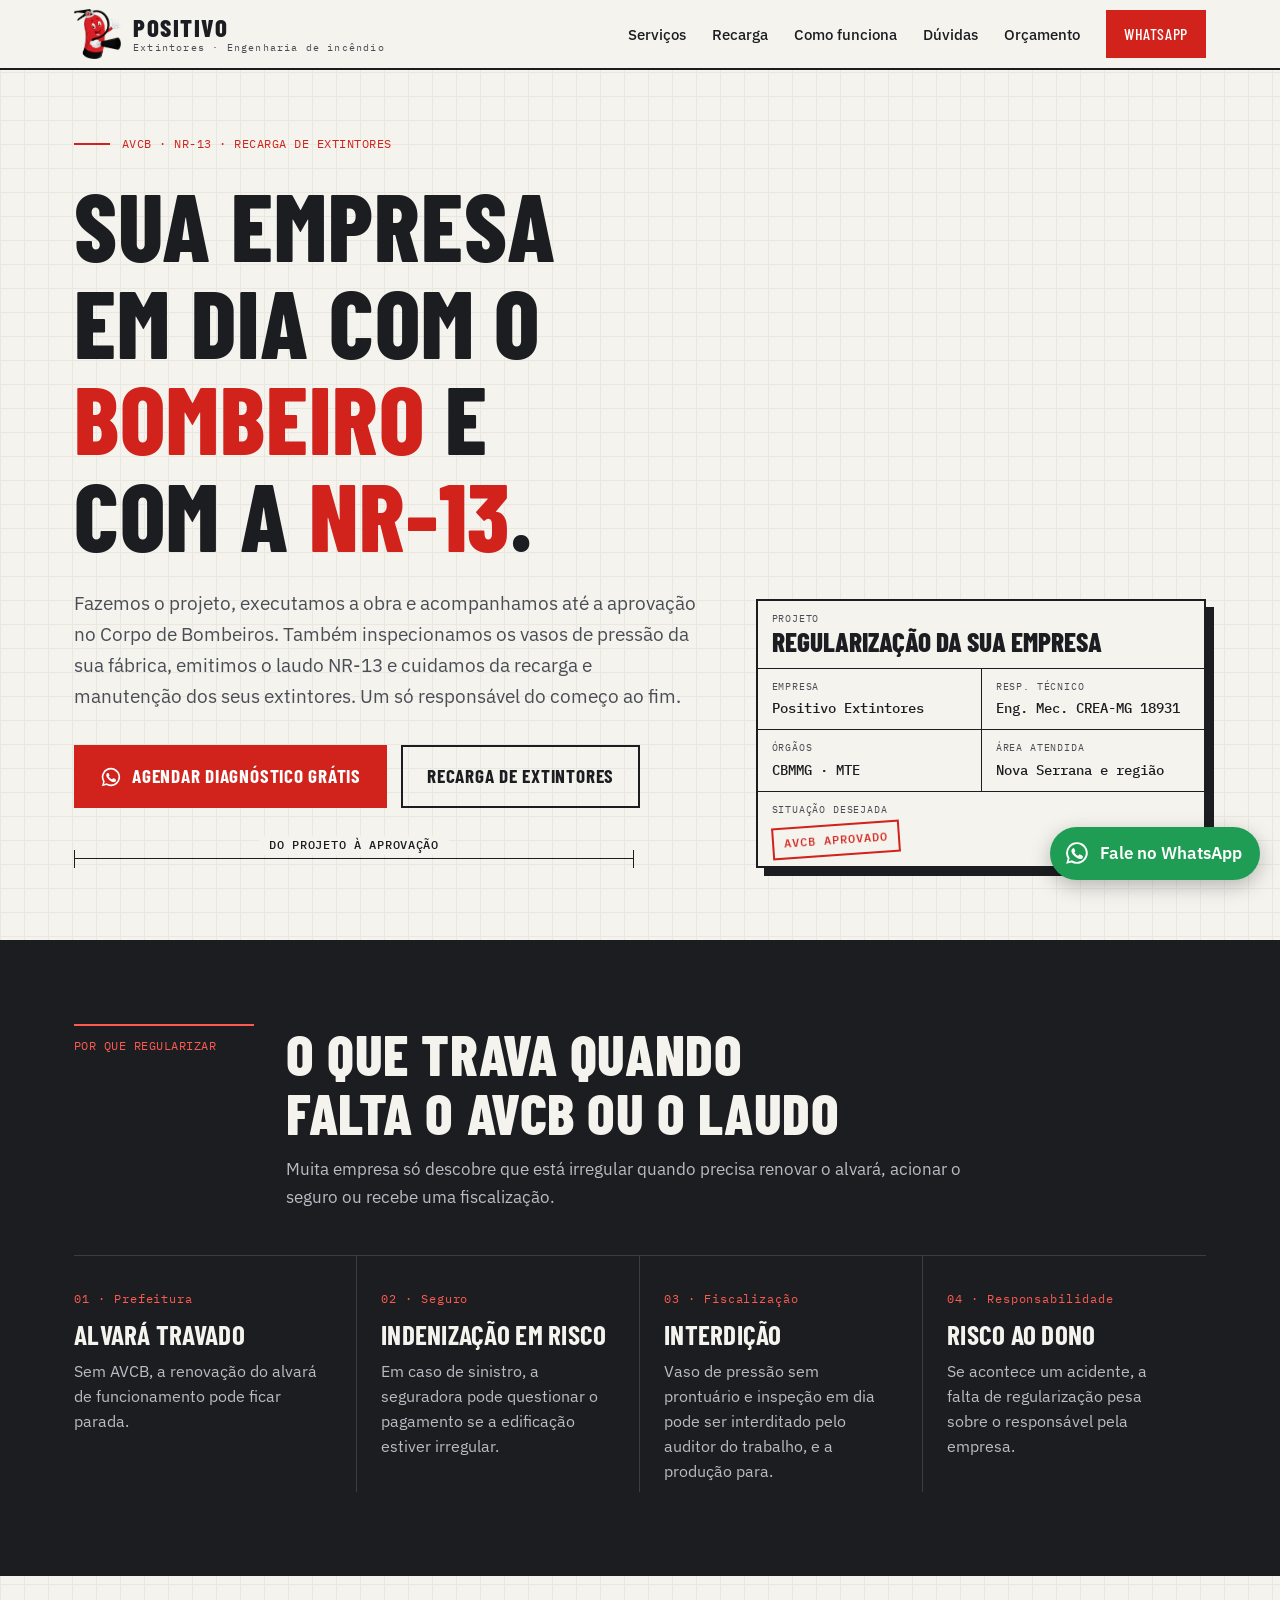
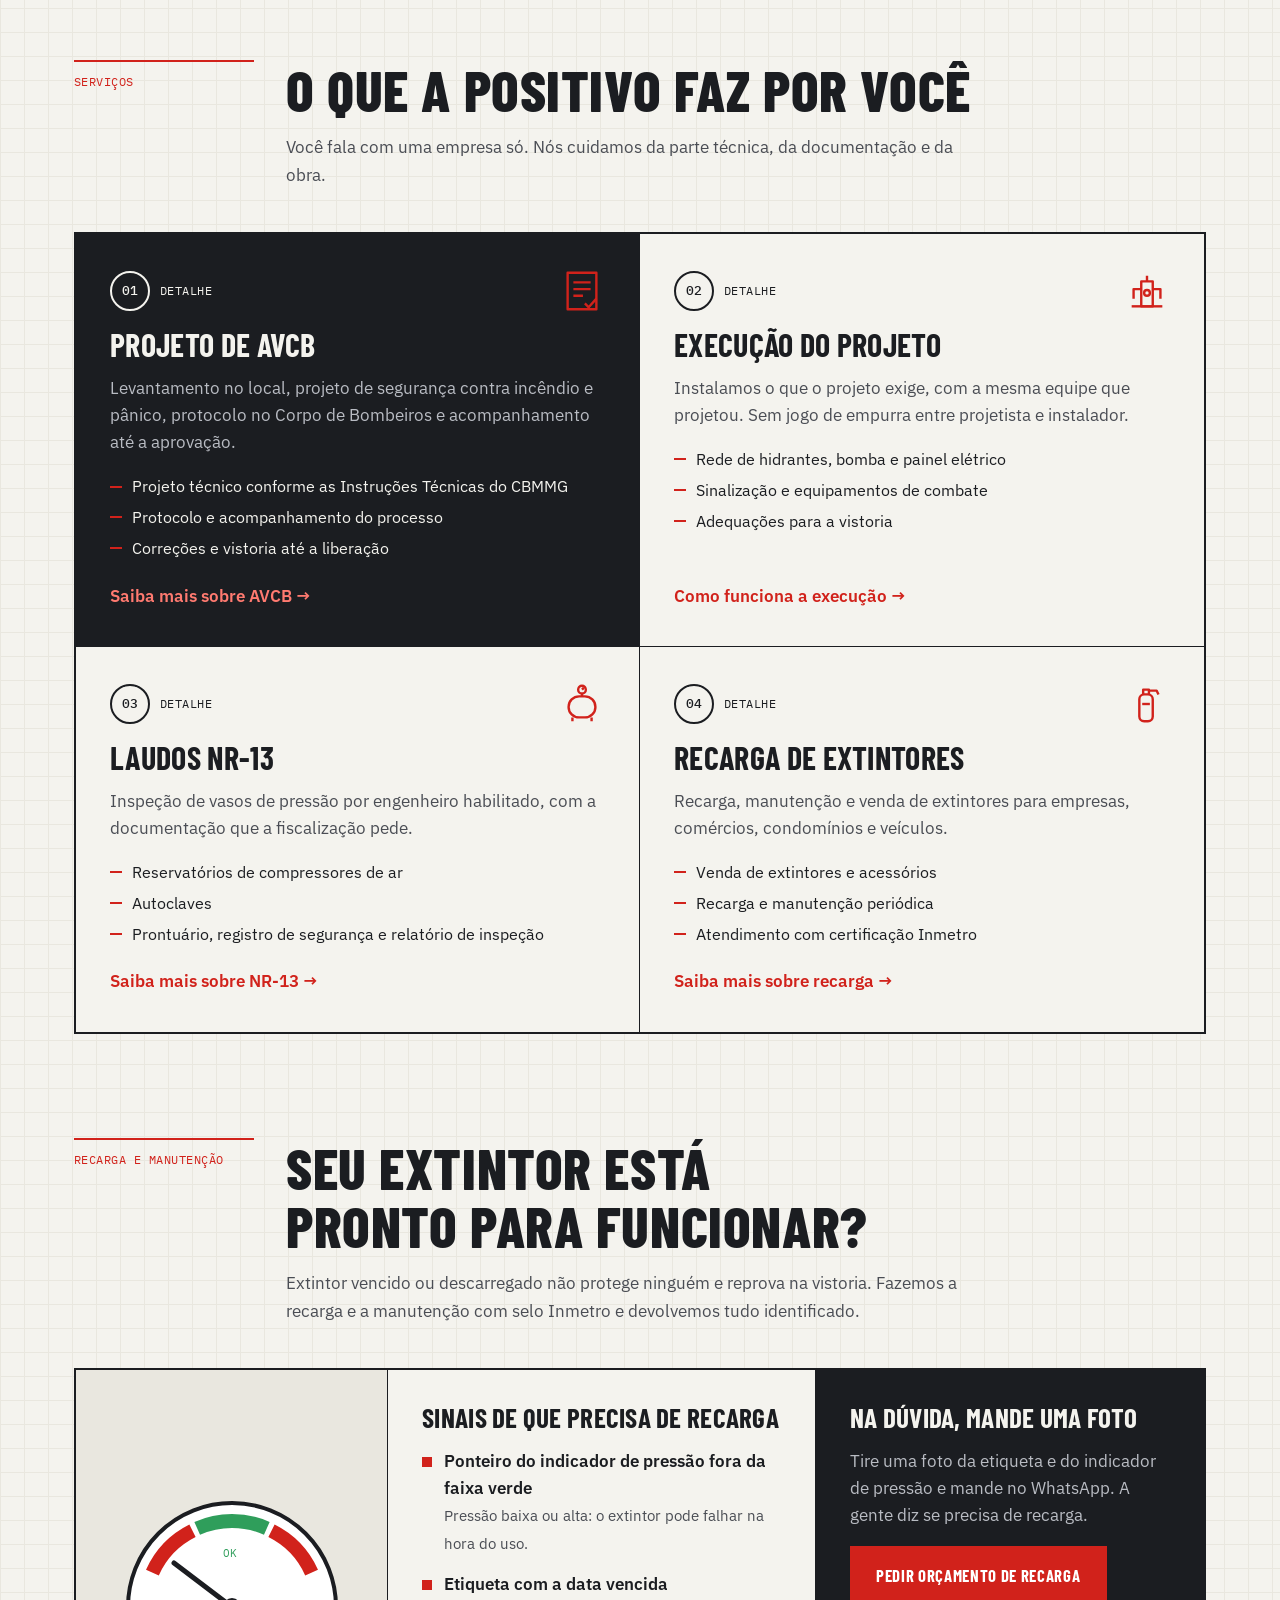
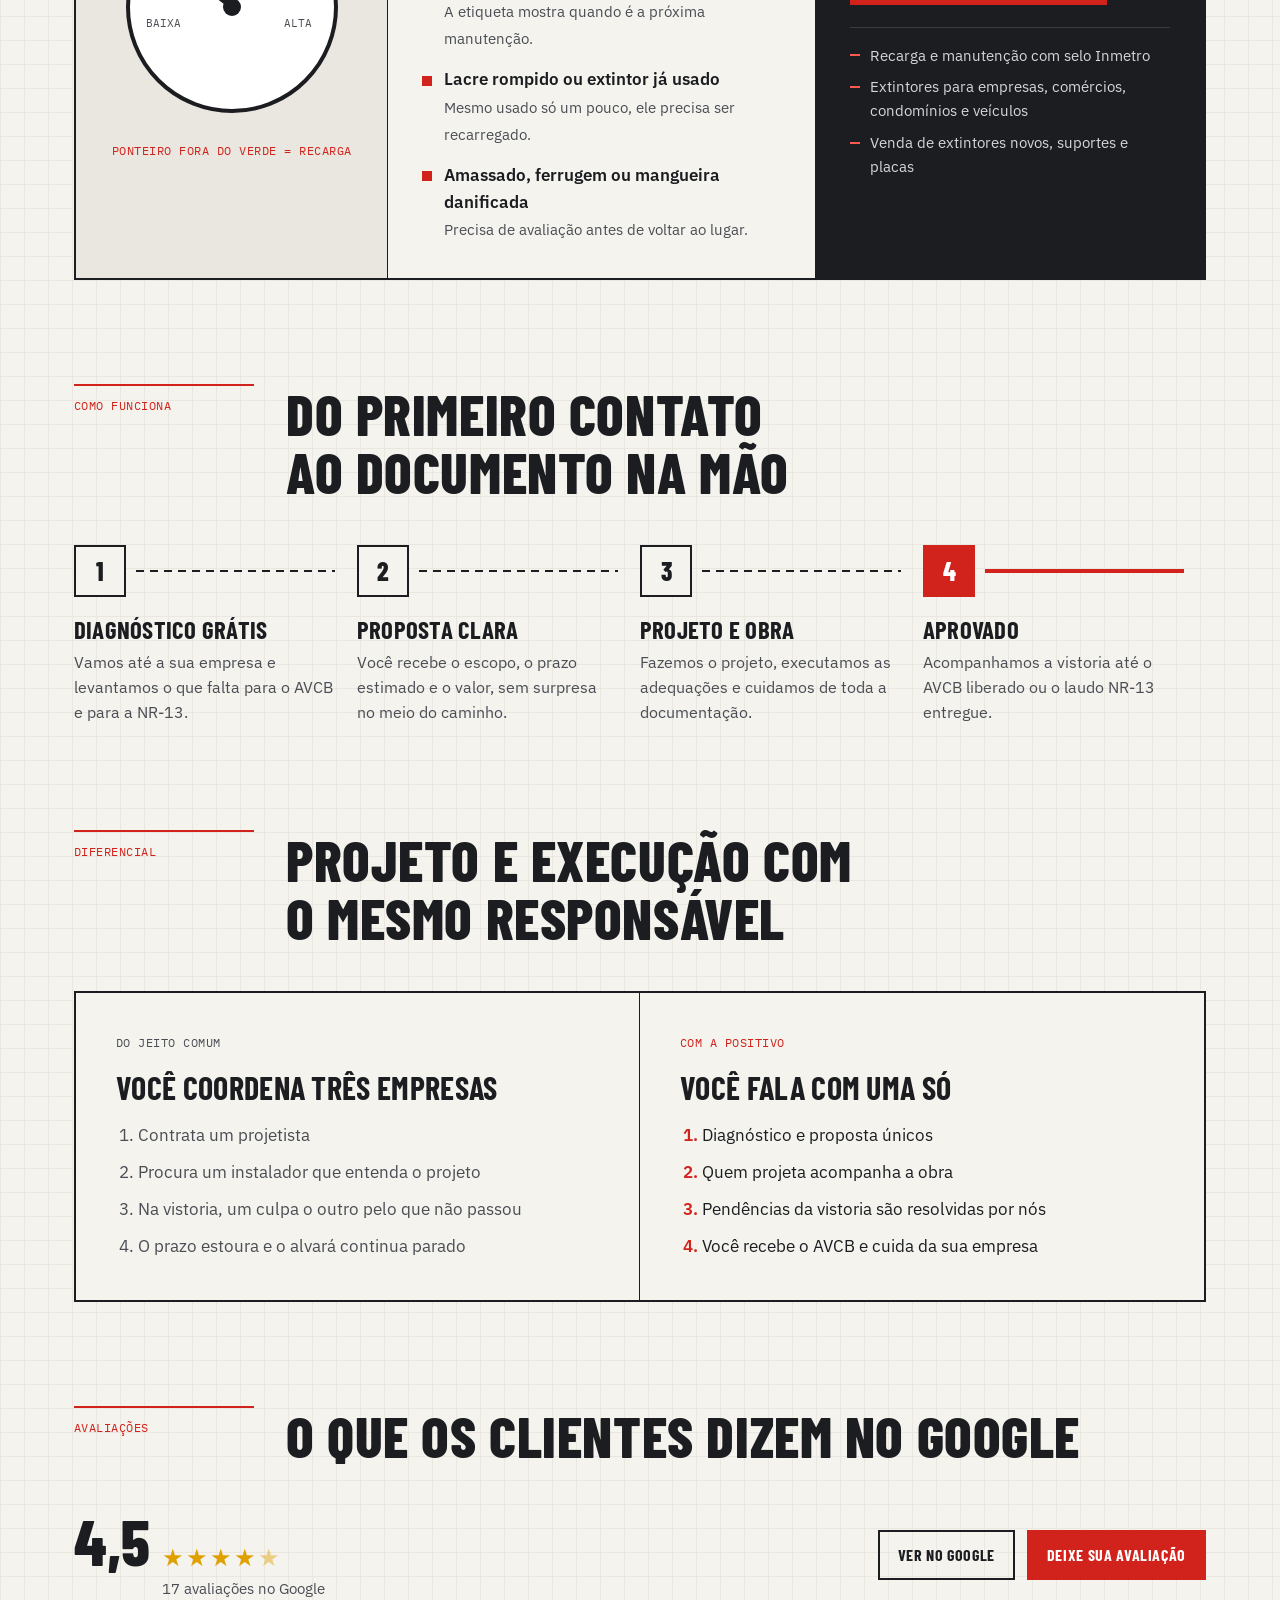
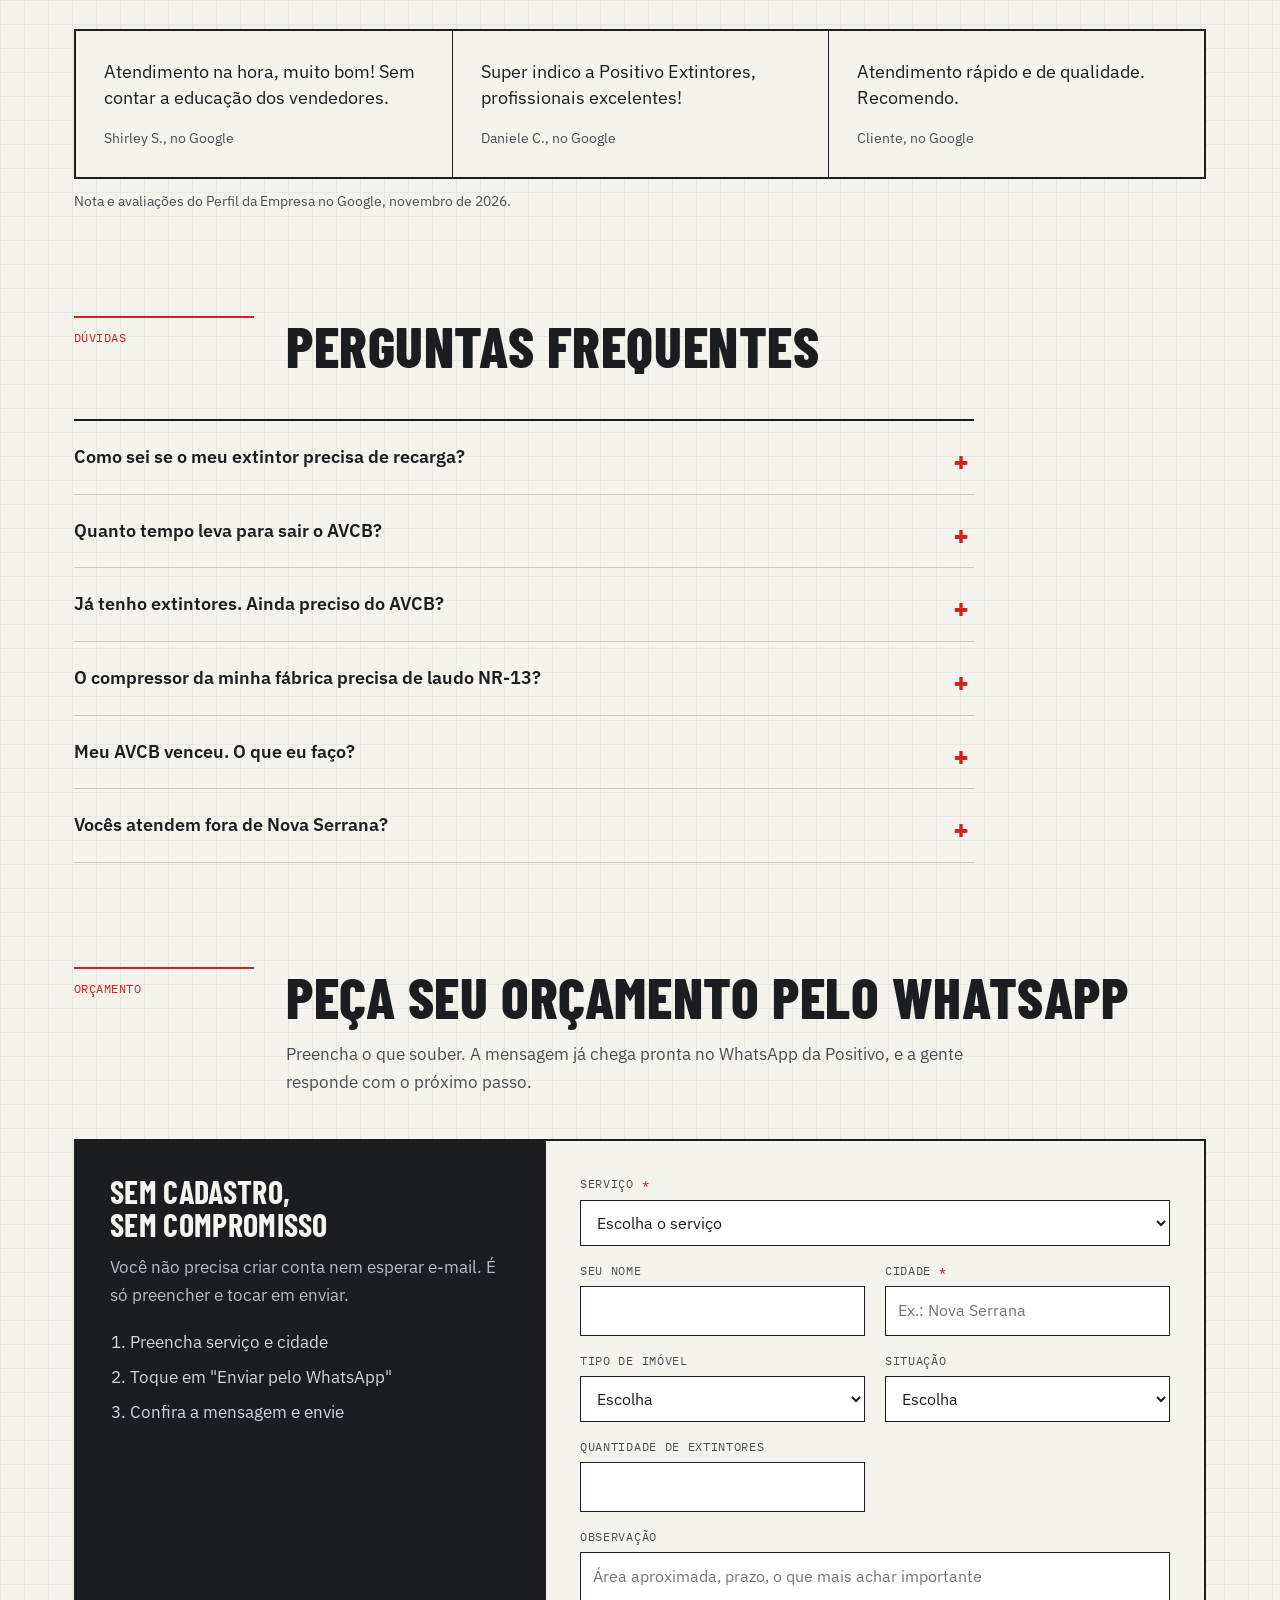
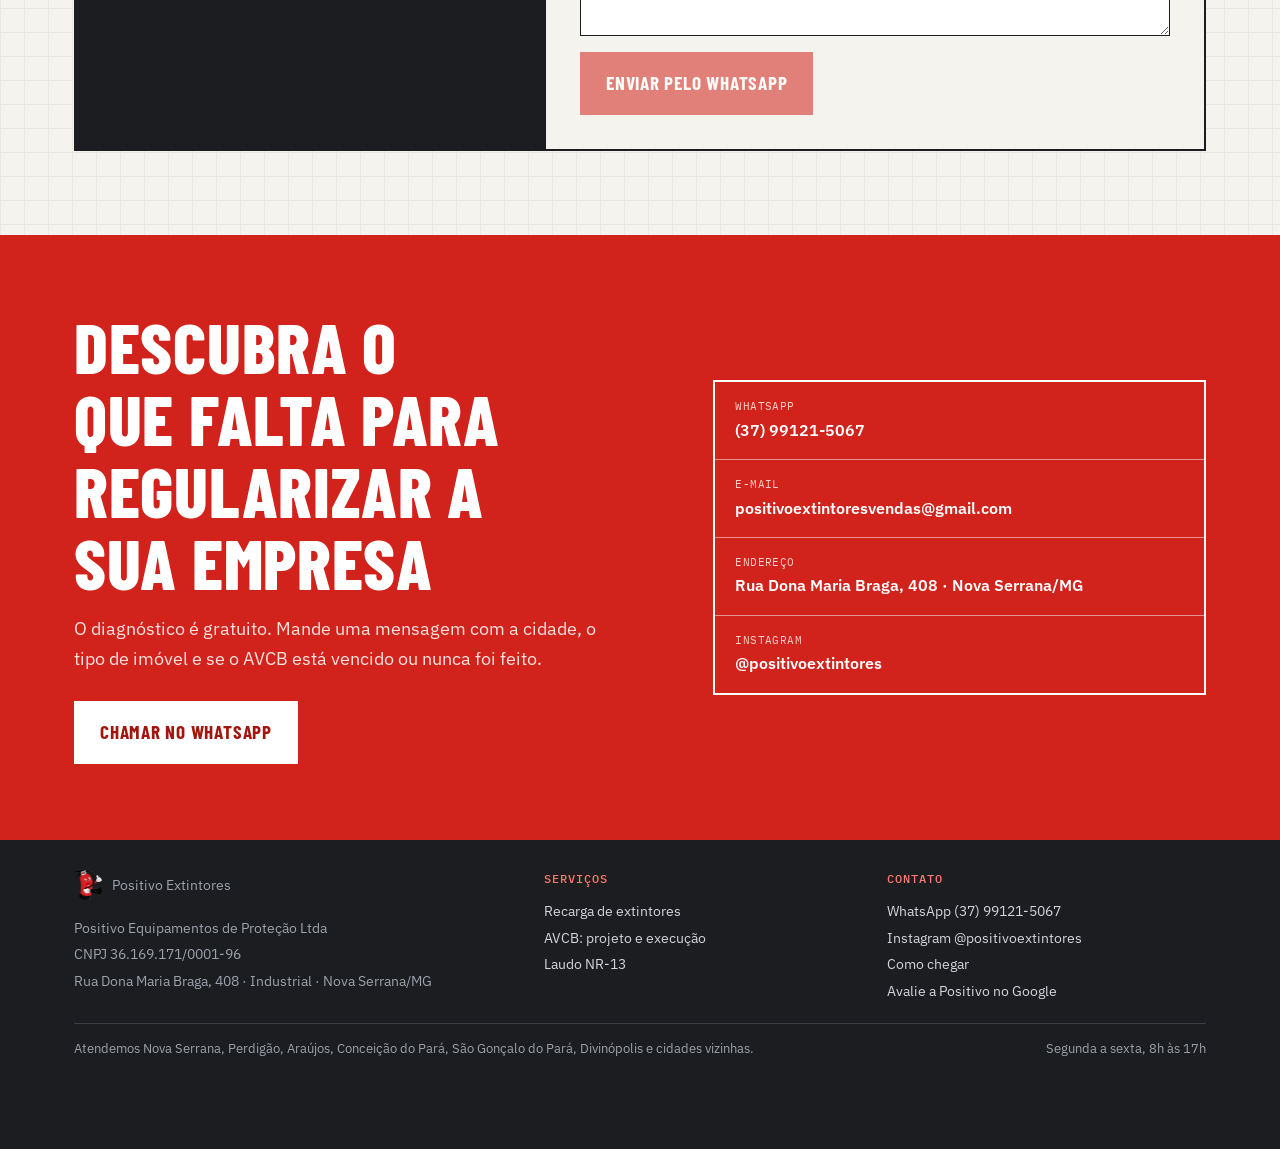
==== commit 6b79d0d7: "Avaliações, formulário de orçamento, páginas de serviço e SEO - Avaliações do Google e formulário qu" ====
--- a/index.html
+++ b/index.html
@@ -9,7 +9,8 @@
 <meta property="og:description" content="Recarga e manutenção de extintores, AVCB do projeto à aprovação e laudos NR-13. Fale pelo WhatsApp.">
 <meta property="og:type" content="website">
 <meta property="og:locale" content="pt_BR">
-<link rel="icon" type="image/png" href="[data-uri]">
+<link rel="icon" type="image/png" href="assets/favicon.png">
+<link rel="canonical" href="https://positivoextintores.com.br/">
 <link rel="preconnect" href="https://fonts.googleapis.com">
 <link rel="preconnect" href="https://fonts.gstatic.com" crossorigin>
 <link href="https://fonts.googleapis.com/css2?family=Barlow+Condensed:wght@600;700;800&family=IBM+Plex+Mono:wght@400;500&family=IBM+Plex+Sans:wght@400;500;600&display=swap" rel="stylesheet">
@@ -22,6 +23,9 @@
   "description": "Recarga, manutenção e venda de extintores, projeto e execução de AVCB e laudos NR-13.",
   "telephone": "+55-37-99121-5067",
   "email": "positivoextintoresvendas@gmail.com",
+  "taxID": "36.169.171/0001-96",
+  "url": "https://positivoextintores.com.br/",
+  "logo": "https://positivoextintores.com.br/assets/logo.webp",
   "address": {
     "@type": "PostalAddress",
     "streetAddress": "Rua Dona Maria Braga, 408",
@@ -34,274 +38,14 @@
   "sameAs": ["https://www.instagram.com/positivoextintores/"]
 }
 </script>
-<style>
-:root {
-  /* Folha de prancha técnica: papel milimetrado, traço de nanquim, vermelho de sinalização de incêndio. */
-  --paper: #f4f3ee;
-  --paper-deep: #e9e7df;
-  --ink: #1b1d21;
-  --ink-soft: #4a4d54;
-  --rule: #c9c6bb;
-  --signal: #d1221b;
-  --signal-deep: #a3160f;
-  --display: "Barlow Condensed", "Arial Narrow", "Roboto Condensed", sans-serif;
-  --body: "IBM Plex Sans", "Segoe UI", Roboto, Helvetica, Arial, sans-serif;
-  --mono: "IBM Plex Mono", Consolas, "Courier New", monospace;
-  --wrap: 1180px;
-  color-scheme: light;
-}
-
-* { box-sizing: border-box; }
-html { scroll-behavior: smooth; }
-body {
-  margin: 0;
-  background-color: var(--paper);
-  background-image:
-    linear-gradient(var(--paper-deep) 1px, transparent 1px),
-    linear-gradient(90deg, var(--paper-deep) 1px, transparent 1px);
-  background-size: 24px 24px;
-  color: var(--ink);
-  font-family: var(--body);
-  font-size: 17px;
-  line-height: 1.6;
-}
-img { max-width: 100%; }
-a { color: inherit; }
-h1, h2, h3 { font-family: var(--display); line-height: 1.02; text-wrap: balance; margin: 0; text-transform: uppercase; letter-spacing: 0.01em; }
-p { margin: 0; }
-:focus-visible { outline: 3px solid var(--signal); outline-offset: 3px; }
-
-.wrap { max-width: var(--wrap); margin: 0 auto; padding: 0 24px; }
-.mono { font-family: var(--mono); font-size: 0.78rem; letter-spacing: 0.04em; text-transform: uppercase; }
-
-/* Botões */
-.btn {
-  display: inline-flex; align-items: center; gap: 10px;
-  font-family: var(--display); font-weight: 700; font-size: 1.2rem; letter-spacing: 0.04em; text-transform: uppercase;
-  text-decoration: none; padding: 14px 24px; border: 2px solid var(--ink);
-  transition: transform .15s ease, background-color .15s ease, color .15s ease;
-}
-.btn svg { width: 22px; height: 22px; flex: none; }
-.btn-primary { background: var(--signal); border-color: var(--signal); color: #fff; }
-.btn-primary:hover { background: var(--signal-deep); border-color: var(--signal-deep); transform: translateY(-2px); }
-.btn-ghost { background: transparent; color: var(--ink); }
-.btn-ghost:hover { background: var(--ink); color: var(--paper); transform: translateY(-2px); }
-
-/* Cabeçalho */
-header.top { border-bottom: 2px solid var(--ink); background: var(--paper); position: sticky; top: 0; z-index: 10; }
-header.top .wrap { display: flex; align-items: center; justify-content: space-between; gap: 16px; min-height: 68px; }
-.brand { display: flex; align-items: center; gap: 12px; text-decoration: none; }
-.brand-logo { width: auto; height: 50px; display: block; margin: 4px 0; }
-.foot-brand { display: inline-flex; align-items: center; gap: 10px; }
-.foot-brand img { height: 30px; width: auto; }
-.brand-name { font-family: var(--display); font-weight: 800; font-size: 1.55rem; letter-spacing: 0.06em; line-height: 1; }
-.brand-name small { display: block; font-family: var(--mono); font-weight: 400; font-size: 0.62rem; letter-spacing: 0.12em; color: var(--ink-soft); margin-top: 3px; }
-nav.links { display: flex; gap: 26px; align-items: center; }
-nav.links a { text-decoration: none; font-weight: 500; font-size: 0.95rem; }
-nav.links a:hover { color: var(--signal); }
-nav.links .btn { padding: 9px 16px; font-size: 1rem; }
-
-/* Hero */
-.hero { padding: 64px 0 72px; }
-.hero .wrap { display: grid; grid-template-columns: minmax(0, 1.25fr) minmax(0, 0.9fr); gap: 56px; align-items: end; }
-.kicker { display: flex; align-items: center; gap: 12px; color: var(--signal); margin-bottom: 22px; }
-.kicker::before { content: ""; width: 36px; height: 2px; background: var(--signal); }
-.hero h1 { font-size: clamp(3rem, 7.4vw, 6.2rem); font-weight: 800; }
-.hero h1 em { font-style: normal; color: var(--signal); }
-.hero .lead { margin-top: 26px; font-size: 1.2rem; max-width: 34em; color: var(--ink-soft); }
-.hero .ctas { display: flex; flex-wrap: wrap; gap: 14px; margin-top: 34px; }
-
-/* Cota (linha de dimensão) */
-.cota { position: relative; height: 18px; margin-top: 42px; max-width: 560px; }
-.cota::before { content: ""; position: absolute; left: 0; right: 0; top: 8px; height: 1px; background: var(--ink); transform-origin: left; animation: draw 1.1s ease-out both .2s; }
-.cota span { position: absolute; top: 0; width: 1px; height: 18px; background: var(--ink); }
-.cota span:first-child { left: 0; } .cota span:last-child { right: 0; }
-.cota b { position: absolute; left: 50%; top: -14px; transform: translateX(-50%); background: var(--paper); padding: 0 10px; font-family: var(--mono); font-weight: 500; font-size: 0.74rem; letter-spacing: 0.06em; white-space: nowrap; }
-@keyframes draw { from { transform: scaleX(0); } to { transform: scaleX(1); } }
-
-/* Carimbo (selo de prancha) */
-.carimbo { border: 2px solid var(--ink); background: var(--paper); font-family: var(--mono); font-size: 0.78rem; box-shadow: 8px 8px 0 var(--ink); }
-.carimbo .row { display: grid; grid-template-columns: 1fr 1fr; border-top: 1px solid var(--ink); }
-.carimbo .row:first-child { border-top: 0; }
-.carimbo .cell { padding: 10px 14px; border-left: 1px solid var(--ink); }
-.carimbo .cell:first-child { border-left: 0; }
-.carimbo .cell.full { grid-column: 1 / -1; border-left: 0; }
-.carimbo .lbl { display: block; font-size: 0.64rem; color: var(--ink-soft); letter-spacing: 0.08em; text-transform: uppercase; }
-.carimbo .val { display: block; font-size: 0.86rem; font-weight: 500; color: var(--ink); margin-top: 2px; }
-.carimbo .title { font-family: var(--display); font-weight: 800; font-size: 1.7rem; text-transform: uppercase; line-height: 1.05; margin-top: 4px; }
-.carimbo .stamp { color: var(--signal); border: 2px solid var(--signal); display: inline-block; padding: 4px 10px; transform: rotate(-4deg); font-weight: 500; letter-spacing: 0.08em; margin-top: 6px; }
-
-/* Seções */
-section { padding: 84px 0; }
-.sec-head { display: grid; grid-template-columns: 180px 1fr; gap: 32px; margin-bottom: 44px; align-items: start; }
-.sec-head .mono { color: var(--signal); padding-top: 10px; border-top: 2px solid var(--signal); }
-.sec-head h2 { font-size: clamp(2.2rem, 4.6vw, 3.6rem); font-weight: 800; }
-.sec-head p { margin-top: 14px; max-width: 40em; color: var(--ink-soft); font-size: 1.08rem; }
-.band { background: var(--ink); color: var(--paper); background-image: none; }
-.band .sec-head p { color: #b9bcc3; }
-.band .sec-head .mono { color: #ff5a4f; border-top-color: #ff5a4f; }
-
-/* Riscos */
-.riscos { display: grid; grid-template-columns: repeat(4, minmax(0, 1fr)); border-top: 1px solid #3a3d44; }
-.risco { padding: 28px 24px 8px 0; border-right: 1px solid #3a3d44; }
-.risco + .risco { padding-left: 24px; }
-.risco:last-child { border-right: 0; }
-.risco .n { font-family: var(--mono); font-size: 0.74rem; color: #ff5a4f; letter-spacing: 0.08em; }
-.risco h3 { font-size: 1.7rem; margin: 10px 0 10px; }
-.risco p { color: #b9bcc3; font-size: 0.98rem; }
-
-/* Serviços (detalhes de prancha) */
-.servicos { display: grid; grid-template-columns: repeat(2, minmax(0, 1fr)); gap: 0; border: 2px solid var(--ink); background: var(--paper); }
-.det { padding: 34px 34px 36px; border-right: 1px solid var(--ink); border-bottom: 1px solid var(--ink); display: flex; flex-direction: column; gap: 14px; }
-.det:nth-child(2n) { border-right: 0; }
-.det:nth-last-child(-n+2) { border-bottom: 0; }
-.det-top { display: flex; align-items: center; justify-content: space-between; gap: 12px; }
-.det-tag { display: inline-flex; align-items: center; gap: 10px; }
-.det-tag i { font-style: normal; width: 40px; height: 40px; border-radius: 50%; border: 2px solid var(--ink); display: grid; place-items: center; font-family: var(--mono); font-weight: 500; font-size: 0.8rem; }
-.det-ico { width: 46px; height: 46px; color: var(--signal); }
-.det h3 { font-size: 2rem; }
-.det p { color: var(--ink-soft); }
-.det ul { margin: 4px 0 0; padding: 0; list-style: none; display: grid; gap: 6px; }
-.det li { padding-left: 22px; position: relative; font-size: 0.97rem; }
-.det li::before { content: ""; position: absolute; left: 0; top: 0.72em; width: 12px; height: 2px; background: var(--signal); }
-.det.destaque { background: var(--ink); color: var(--paper); }
-.det.destaque p { color: #b9bcc3; }
-.det.destaque .det-tag i { border-color: var(--paper); }
-
-
-/* Recarga */
-.recarga { padding-top: 20px; }
-.rec-grid { display: grid; grid-template-columns: minmax(0, 0.8fr) minmax(0, 1.1fr) minmax(0, 1fr); gap: 0; border: 2px solid var(--ink); background: var(--paper); }
-.rec-grid > div { padding: 34px; border-left: 1px solid var(--ink); }
-.rec-grid > div:first-child { border-left: 0; }
-.manometro { display: flex; flex-direction: column; align-items: center; justify-content: center; gap: 14px; background: var(--paper-deep); }
-.manometro svg { width: 100%; max-width: 240px; height: auto; }
-.manometro .mono { color: var(--signal); text-align: center; }
-.ponteiro { transform-origin: 120px 120px; animation: tremor 3.2s ease-in-out infinite; }
-@keyframes tremor { 0%, 100% { transform: rotate(0deg); } 50% { transform: rotate(4deg); } }
-.rec-grid h3 { font-size: 1.7rem; margin-bottom: 16px; }
-.sinais { list-style: none; margin: 0; padding: 0; display: grid; gap: 14px; }
-.sinais li { padding-left: 22px; position: relative; }
-.sinais li::before { content: ""; position: absolute; left: 0; top: 0.55em; width: 10px; height: 10px; background: var(--signal); }
-.sinais b { display: block; font-weight: 600; }
-.sinais span { color: var(--ink-soft); font-size: 0.95rem; }
-.rec-cta { background: var(--ink); color: var(--paper); display: flex; flex-direction: column; gap: 16px; }
-.rec-cta h3 { margin-bottom: 0; }
-.rec-cta p { color: #b9bcc3; }
-.rec-cta .btn { align-self: flex-start; font-size: 1.05rem; }
-.inclui { list-style: none; margin: 6px 0 0; padding: 16px 0 0; border-top: 1px solid #3a3d44; display: grid; gap: 8px; font-size: 0.93rem; color: #d4d6db; }
-.inclui li { padding-left: 20px; position: relative; }
-.inclui li::before { content: ""; position: absolute; left: 0; top: 0.72em; width: 10px; height: 2px; background: #ff5a4f; }
-@media (max-width: 960px) {
-  .rec-grid { grid-template-columns: 1fr 1fr; }
-  .rec-cta { grid-column: 1 / -1; border-left: 0 !important; border-top: 1px solid var(--ink); }
-}
-@media (max-width: 720px) {
-  .rec-grid { grid-template-columns: 1fr; }
-  .rec-grid > div { border-left: 0; border-top: 1px solid var(--ink); padding: 28px 22px; }
-  .rec-grid > div:first-child { border-top: 0; }
-}
-
-/* Processo */
-.passos { display: grid; grid-template-columns: repeat(4, minmax(0, 1fr)); gap: 0; counter-reset: p; position: relative; }
-.passo { position: relative; padding: 0 22px 0 0; }
-.passo .marco { display: flex; align-items: center; margin-bottom: 20px; }
-.passo .marco b { width: 52px; height: 52px; flex: none; background: var(--paper); border: 2px solid var(--ink); display: grid; place-items: center; font-family: var(--display); font-weight: 800; font-size: 1.6rem; }
-.passo .marco::after { content: ""; flex: 1; height: 2px; background: repeating-linear-gradient(90deg, var(--ink) 0 8px, transparent 8px 14px); margin-left: 10px; }
-.passo:last-child .marco::after { background: var(--signal); height: 4px; }
-.passo:last-child .marco b { background: var(--signal); color: #fff; border-color: var(--signal); }
-.passo h3 { font-size: 1.55rem; margin-bottom: 8px; }
-.passo p { color: var(--ink-soft); font-size: 0.98rem; }
-
-/* Diferencial */
-.dif { display: grid; grid-template-columns: minmax(0, 1fr) minmax(0, 1fr); gap: 0; border: 2px solid var(--ink); background: var(--paper); }
-.dif > div { padding: 40px; }
-.dif .antes { border-right: 1px solid var(--ink); }
-.dif .lbl { color: var(--ink-soft); margin-bottom: 18px; display: block; }
-.dif ol { margin: 0; padding-left: 22px; display: grid; gap: 10px; }
-.dif .antes ol { color: var(--ink-soft); }
-.dif .antes li::marker { color: var(--ink-soft); }
-.dif .depois li::marker { color: var(--signal); font-weight: 600; }
-.dif .depois .lbl { color: var(--signal); }
-.dif h3 { font-size: 2rem; margin-bottom: 18px; }
-
-/* FAQ */
-.faq { display: grid; gap: 0; border-top: 2px solid var(--ink); max-width: 900px; }
-.faq details { border-bottom: 1px solid var(--rule); }
-.faq summary { list-style: none; cursor: pointer; padding: 22px 48px 22px 0; position: relative; font-weight: 600; font-size: 1.12rem; }
-.faq summary::-webkit-details-marker { display: none; }
-.faq summary::after { content: "+"; position: absolute; right: 6px; top: 14px; font-family: var(--display); font-weight: 700; font-size: 2rem; color: var(--signal); transition: transform .2s ease; }
-.faq details[open] summary::after { transform: rotate(45deg); }
-.faq details p { padding: 0 0 24px; color: var(--ink-soft); max-width: 46em; }
-
-/* CTA final */
-.final { background: var(--signal); color: #fff; background-image: none; padding: 76px 0; }
-.final .wrap { display: grid; grid-template-columns: minmax(0, 1.2fr) minmax(0, 1fr); gap: 48px; align-items: center; }
-.final h2 { font-size: clamp(2.6rem, 5.6vw, 4.4rem); font-weight: 800; }
-.final p { margin-top: 16px; font-size: 1.15rem; max-width: 30em; color: #ffe3e0; }
-.final .btn-white { background: #fff; color: var(--signal-deep); border-color: #fff; margin-top: 28px; }
-.final .btn-white:hover { background: var(--ink); color: #fff; border-color: var(--ink); transform: translateY(-2px); }
-.contato { border: 2px solid #fff; font-size: 1rem; }
-.contato div { padding: 16px 20px; border-top: 1px solid rgba(255,255,255,.5); }
-.contato div:first-child { border-top: 0; }
-.contato .mono { display: block; color: #ffd0cb; font-size: 0.68rem; margin-bottom: 2px; }
-.contato a { text-decoration: none; font-weight: 600; }
-.contato a:hover { text-decoration: underline; }
-
-footer { padding: 30px 0 90px; background: var(--ink); color: #9ea2aa; font-size: 0.88rem; background-image: none; }
-footer .wrap { display: flex; flex-wrap: wrap; justify-content: space-between; gap: 12px; }
-
-/* WhatsApp flutuante */
-.wa-float { position: fixed; right: 20px; bottom: 20px; z-index: 20; display: inline-flex; align-items: center; gap: 10px; background: #1f9d55; color: #fff; text-decoration: none; padding: 13px 18px 13px 14px; border-radius: 999px; font-weight: 600; box-shadow: 0 6px 20px rgba(0,0,0,.25); transition: transform .15s ease; }
-.wa-float:hover { transform: translateY(-3px); }
-.wa-float svg { width: 26px; height: 26px; }
-
-/* Responsivo */
-@media (max-width: 960px) {
-  .hero .wrap, .final .wrap { grid-template-columns: 1fr; }
-  .carimbo { max-width: 520px; }
-  .riscos { grid-template-columns: repeat(2, minmax(0, 1fr)); }
-  .risco:nth-child(2) { border-right: 0; }
-  .risco:nth-child(3) { padding-left: 0; }
-  .passos { grid-template-columns: repeat(2, minmax(0, 1fr)); row-gap: 40px; }
-  nav.links a:not(.btn) { display: none; }
-}
-@media (max-width: 720px) {
-  body { font-size: 16px; }
-  section { padding: 60px 0; }
-  .hero { padding: 40px 0 56px; }
-  .sec-head { grid-template-columns: 1fr; gap: 14px; }
-  .sec-head .mono { width: max-content; padding-right: 10px; }
-  .servicos, .dif { grid-template-columns: 1fr; }
-  .det { border-right: 0 !important; border-bottom: 1px solid var(--ink) !important; padding: 28px 22px; }
-  .det:last-child { border-bottom: 0 !important; }
-  .dif .antes { border-right: 0; border-bottom: 1px solid var(--ink); }
-  .dif > div { padding: 28px 22px; }
-  .riscos { grid-template-columns: 1fr; }
-  .risco, .risco + .risco { padding: 22px 0 10px; border-right: 0; border-bottom: 1px solid #3a3d44; }
-  .passos { grid-template-columns: 1fr; }
-  .wa-float span { display: none; }
-  .wa-float { padding: 14px; }
-  .brand-name small { display: none; }
-}
-@media (max-width: 420px) {
-  .wrap { padding: 0 16px; }
-  .carimbo .row { grid-template-columns: 1fr; }
-  .carimbo .cell { border-left: 0; border-top: 1px solid var(--ink); }
-  .carimbo .cell:first-child { border-top: 0; }
-  nav.links .btn { display: none; }
-}
-@media (prefers-reduced-motion: reduce) {
-  * { animation: none !important; transition: none !important; scroll-behavior: auto !important; }
-}
-</style>
+<link rel="stylesheet" href="assets/style.css">
 </head>
 <body>
 
 <header class="top">
   <div class="wrap">
     <a class="brand" href="#inicio" aria-label="Positivo Extintores, início">
-      <img class="brand-logo" src="[data-uri]" width="45" height="48" alt="">
+      <img class="brand-logo" src="assets/logo.webp" width="45" height="48" alt="">
       <span class="brand-name">POSITIVO<small>Extintores · Engenharia de incêndio</small></span>
     </a>
     <nav class="links" aria-label="Navegação principal">
@@ -309,6 +53,7 @@
       <a href="#recarga">Recarga</a>
       <a href="#como-funciona">Como funciona</a>
       <a href="#duvidas">Dúvidas</a>
+      <a href="#orcamento">Orçamento</a>
       <a class="btn btn-primary" href="https://wa.me/5537991215067?text=Ol%C3%A1!%20Vim%20pelo%20site%20e%20quero%20um%20diagn%C3%B3stico%20de%20AVCB%2FNR-13.">WhatsApp</a>
     </nav>
   </div>
@@ -383,6 +128,7 @@
         <h3>Projeto de AVCB</h3>
         <p>Levantamento no local, projeto de segurança contra incêndio e pânico, protocolo no Corpo de Bombeiros e acompanhamento até a aprovação.</p>
         <ul><li>Projeto técnico conforme as Instruções Técnicas do CBMMG</li><li>Protocolo e acompanhamento do processo</li><li>Correções e vistoria até a liberação</li></ul>
+        <a class="det-link" href="avcb/">Saiba mais sobre AVCB →</a>
       </article>
       <article class="det">
         <div class="det-top">
@@ -392,6 +138,7 @@
         <h3>Execução do projeto</h3>
         <p>Instalamos o que o projeto exige, com a mesma equipe que projetou. Sem jogo de empurra entre projetista e instalador.</p>
         <ul><li>Rede de hidrantes, bomba e painel elétrico</li><li>Sinalização e equipamentos de combate</li><li>Adequações para a vistoria</li></ul>
+        <a class="det-link" href="avcb/">Como funciona a execução →</a>
       </article>
       <article class="det">
         <div class="det-top">
@@ -401,6 +148,7 @@
         <h3>Laudos NR-13</h3>
         <p>Inspeção de vasos de pressão por engenheiro habilitado, com a documentação que a fiscalização pede.</p>
         <ul><li>Reservatórios de compressores de ar</li><li>Autoclaves</li><li>Prontuário, registro de segurança e relatório de inspeção</li></ul>
+        <a class="det-link" href="laudo-nr-13/">Saiba mais sobre NR-13 →</a>
       </article>
       <article class="det">
         <div class="det-top">
@@ -410,6 +158,7 @@
         <h3>Recarga de extintores</h3>
         <p>Recarga, manutenção e venda de extintores para empresas, comércios, condomínios e veículos.</p>
         <ul><li>Venda de extintores e acessórios</li><li>Recarga e manutenção periódica</li><li>Atendimento com certificação Inmetro</li></ul>
+        <a class="det-link" href="recarga-de-extintores/">Saiba mais sobre recarga →</a>
       </article>
     </div>
   </div>
@@ -428,7 +177,7 @@
     <div class="rec-grid">
       <div class="manometro">
         <svg viewBox="0 0 240 240" role="img" aria-labelledby="mano-t">
-          <title id="mano-t">Manômetro de extintor com o ponteiro fora da faixa verde</title>
+          <title id="mano-t">Indicador de pressão de extintor com o ponteiro fora da faixa verde</title>
           <circle cx="120" cy="120" r="104" fill="#fff" stroke="#1b1d21" stroke-width="4"/>
           <path d="M 40.4 85.6 A 86 86 0 0 1 80.5 43.8" fill="none" stroke="#d1221b" stroke-width="14"/>
           <path d="M 85.2 41.3 A 86 86 0 0 1 154.8 41.3" fill="none" stroke="#2f9e5b" stroke-width="14"/>
@@ -444,7 +193,7 @@
       <div>
         <h3>Sinais de que precisa de recarga</h3>
         <ul class="sinais">
-          <li><b>Ponteiro do manômetro fora da faixa verde</b><span>Pressão baixa ou alta: o extintor pode falhar na hora do uso.</span></li>
+          <li><b>Ponteiro do indicador de pressão fora da faixa verde</b><span>Pressão baixa ou alta: o extintor pode falhar na hora do uso.</span></li>
           <li><b>Etiqueta com a data vencida</b><span>A etiqueta mostra quando é a próxima manutenção.</span></li>
           <li><b>Lacre rompido ou extintor já usado</b><span>Mesmo usado só um pouco, ele precisa ser recarregado.</span></li>
           <li><b>Amassado, ferrugem ou mangueira danificada</b><span>Precisa de avaliação antes de voltar ao lugar.</span></li>
@@ -452,7 +201,7 @@
       </div>
       <div class="rec-cta">
         <h3>Na dúvida, mande uma foto</h3>
-        <p>Tire uma foto da etiqueta e do manômetro e mande no WhatsApp. A gente diz se precisa de recarga.</p>
+        <p>Tire uma foto da etiqueta e do indicador de pressão e mande no WhatsApp. A gente diz se precisa de recarga.</p>
         <a class="btn btn-primary" href="https://wa.me/5537991215067?text=Ol%C3%A1!%20Vim%20pelo%20site%20e%20quero%20or%C3%A7amento%20de%20recarga%20de%20extintores.">Pedir orçamento de recarga</a>
         <ul class="inclui">
           <li>Recarga e manutenção com selo Inmetro</li>
@@ -514,6 +263,30 @@
   </div>
 </section>
 
+<section id="avaliacoes" aria-labelledby="aval-t" style="padding-top:20px">
+  <div class="wrap">
+    <div class="sec-head">
+      <span class="mono">Avaliações</span>
+      <div>
+        <h2 id="aval-t">O que os clientes dizem no Google</h2>
+      </div>
+    </div>
+    <div class="aval-top">
+      <div class="nota"><b>4,5</b><div><div class="estrelas" aria-label="4,5 de 5 estrelas">★★★★<span style="opacity:.45">★</span></div><div class="nota-legenda">17 avaliações no Google</div></div></div>
+      <div class="aval-botoes">
+        <a class="btn btn-ghost" href="https://www.google.com/maps/search/?api=1&amp;query=Positivo+Extintores+Nova+Serrana&amp;query_place_id=ChIJW2hMnmtXpwARVXYED3CUJIw">Ver no Google</a>
+        <a class="btn btn-primary" href="avaliar/">Deixe sua avaliação</a>
+      </div>
+    </div>
+    <div class="quotes">
+      <figure class="quote"><blockquote>Atendimento na hora, muito bom! Sem contar a educação dos vendedores.</blockquote><figcaption>Shirley S., no Google</figcaption></figure>
+      <figure class="quote"><blockquote>Super indico a Positivo Extintores, profissionais excelentes!</blockquote><figcaption>Daniele C., no Google</figcaption></figure>
+      <figure class="quote"><blockquote>Atendimento rápido e de qualidade. Recomendo.</blockquote><figcaption>Cliente, no Google</figcaption></figure>
+    </div>
+    <p class="aval-nota-fonte">Nota e avaliações do Perfil da Empresa no Google, novembro de 2026.</p>
+  </div>
+</section>
+
 <section id="duvidas" aria-labelledby="faq-t" style="padding-top:20px">
   <div class="wrap">
     <div class="sec-head">
@@ -525,7 +298,7 @@
     <div class="faq">
       <details>
         <summary>Como sei se o meu extintor precisa de recarga?</summary>
-        <p>Olhe o manômetro: o ponteiro precisa estar na faixa verde. Confira também a data da etiqueta e se o lacre está inteiro. Se tiver dúvida, mande uma foto da etiqueta e do manômetro no WhatsApp que a gente avalia.</p>
+        <p>Olhe o indicador de pressão: o ponteiro precisa estar na faixa verde. Confira também a data da etiqueta e se o lacre está inteiro. Se tiver dúvida, mande uma foto da etiqueta e do indicador de pressão no WhatsApp que a gente avalia.</p>
       </details>
       <details>
         <summary>Quanto tempo leva para sair o AVCB?</summary>
@@ -547,6 +320,82 @@
         <summary>Vocês atendem fora de Nova Serrana?</summary>
         <p>Sim, atendemos Nova Serrana e as cidades da região. Mande uma mensagem no WhatsApp com a cidade e o tipo de imóvel.</p>
       </details>
+    </div>
+  </div>
+</section>
+
+
+<section id="orcamento" class="orc" aria-labelledby="orc-t">
+  <div class="wrap">
+    <div class="sec-head">
+      <span class="mono">Orçamento</span>
+      <div>
+        <h2 id="orc-t">Peça seu orçamento pelo WhatsApp</h2>
+        <p>Preencha o que souber. A mensagem já chega pronta no WhatsApp da Positivo, e a gente responde com o próximo passo.</p>
+      </div>
+    </div>
+    <div class="orc-box">
+      <div class="orc-lado">
+        <h3>Sem cadastro, sem compromisso</h3>
+        <p>Você não precisa criar conta nem esperar e-mail. É só preencher e tocar em enviar.</p>
+        <ol>
+          <li>Preencha serviço e cidade</li>
+          <li>Toque em "Enviar pelo WhatsApp"</li>
+          <li>Confira a mensagem e envie</li>
+        </ol>
+      </div>
+      <form id="orc-form" class="orc-form" novalidate>
+        <div class="campo full">
+          <label for="orc-servico">Serviço <span class="req">*</span></label>
+          <select id="orc-servico" name="servico" required>
+            <option value="">Escolha o serviço</option>
+            <option>Recarga e manutenção de extintores</option><option>Compra de extintores</option><option>AVCB: projeto e regularização</option><option>Laudo NR-13</option><option>Outro</option>
+          </select>
+        </div>
+        <div class="campo">
+          <label for="orc-nome">Seu nome</label>
+          <input id="orc-nome" name="nome" type="text" autocomplete="name">
+        </div>
+        <div class="campo">
+          <label for="orc-cidade">Cidade <span class="req">*</span></label>
+          <input id="orc-cidade" name="cidade" type="text" autocomplete="address-level2" placeholder="Ex.: Nova Serrana" required>
+        </div>
+        <div class="campo">
+          <label for="orc-imovel">Tipo de imóvel</label>
+          <select id="orc-imovel" name="imovel">
+            <option value="">Escolha</option>
+            <option>Indústria ou fábrica</option>
+            <option>Galpão</option>
+            <option>Comércio ou loja</option>
+            <option>Condomínio</option>
+            <option>Veículo</option>
+            <option>Outro</option>
+          </select>
+        </div>
+        <div class="campo">
+          <label for="orc-situacao">Situação</label>
+          <select id="orc-situacao" name="situacao">
+            <option value="">Escolha</option>
+            <option>Extintores vencidos ou para recarga</option>
+            <option>AVCB vencido</option>
+            <option>Nunca teve AVCB</option>
+            <option>Compressor ou autoclave sem laudo</option>
+            <option>Não sei, quero um diagnóstico</option>
+          </select>
+        </div>
+        <div class="campo">
+          <label for="orc-qtd">Quantidade de extintores</label>
+          <input id="orc-qtd" name="qtd" type="number" min="1" inputmode="numeric">
+        </div>
+        <div class="campo full">
+          <label for="orc-obs">Observação</label>
+          <textarea id="orc-obs" name="obs" placeholder="Área aproximada, prazo, o que mais achar importante"></textarea>
+        </div>
+        <div class="orc-acoes">
+          <a id="orc-enviar" class="btn btn-primary is-off" href="https://wa.me/5537991215067" target="_blank" rel="noopener" aria-disabled="true">Enviar pelo WhatsApp</a>
+          <span id="orc-aviso" class="orc-aviso" hidden>Preencha o serviço e a cidade para enviar.</span>
+        </div>
+      </form>
     </div>
   </div>
 </section>
@@ -571,8 +420,31 @@
 
 <footer>
   <div class="wrap">
-    <span class="foot-brand"><img src="[data-uri]" width="28" height="30" alt="">Positivo Equipamentos de Proteção Ltda · Nova Serrana/MG</span>
-    <span>AVCB · Laudos NR-13 · Recarga e venda de extintores</span>
+    <div class="foot-grid">
+      <div>
+        <span class="foot-brand"><img src="assets/logo.webp" width="28" height="30" alt="">Positivo Extintores</span>
+        <p style="margin-top:10px">Positivo Equipamentos de Proteção Ltda</p>
+        <p>CNPJ 36.169.171/0001-96</p>
+        <p>Rua Dona Maria Braga, 408 · Industrial · Nova Serrana/MG</p>
+      </div>
+      <div>
+        <h4>Serviços</h4>
+        <a href="recarga-de-extintores/">Recarga de extintores</a>
+        <a href="avcb/">AVCB: projeto e execução</a>
+        <a href="laudo-nr-13/">Laudo NR-13</a>
+      </div>
+      <div>
+        <h4>Contato</h4>
+        <a href="https://wa.me/5537991215067">WhatsApp (37) 99121-5067</a>
+        <a href="https://www.instagram.com/positivoextintores/">Instagram @positivoextintores</a>
+        <a href="https://www.google.com/maps/search/?api=1&amp;query=Positivo+Extintores+Nova+Serrana&amp;query_place_id=ChIJW2hMnmtXpwARVXYED3CUJIw">Como chegar</a>
+        <a href="avaliar/">Avalie a Positivo no Google</a>
+      </div>
+    </div>
+    <div class="foot-base">
+      <span>Atendemos Nova Serrana, Perdigão, Araújos, Conceição do Pará, São Gonçalo do Pará, Divinópolis e cidades vizinhas.</span>
+      <span>Segunda a sexta, 8h às 17h</span>
+    </div>
   </div>
 </footer>
 
@@ -581,5 +453,6 @@
   <span>Fale no WhatsApp</span>
 </a>
 
+<script src="assets/orcamento.js"></script>
 </body>
 </html>
--- a/assets/style.css
+++ b/assets/style.css
@@ -0,0 +1,344 @@
+:root {
+  /* Folha de prancha técnica: papel milimetrado, traço de nanquim, vermelho de sinalização de incêndio. */
+  --paper: #f4f3ee;
+  --paper-deep: #e9e7df;
+  --ink: #1b1d21;
+  --ink-soft: #4a4d54;
+  --rule: #c9c6bb;
+  --signal: #d1221b;
+  --signal-deep: #a3160f;
+  --display: "Barlow Condensed", "Arial Narrow", "Roboto Condensed", sans-serif;
+  --body: "IBM Plex Sans", "Segoe UI", Roboto, Helvetica, Arial, sans-serif;
+  --mono: "IBM Plex Mono", Consolas, "Courier New", monospace;
+  --wrap: 1180px;
+  color-scheme: light;
+}
+
+* { box-sizing: border-box; }
+html { scroll-behavior: smooth; }
+body {
+  margin: 0;
+  background-color: var(--paper);
+  background-image:
+    linear-gradient(var(--paper-deep) 1px, transparent 1px),
+    linear-gradient(90deg, var(--paper-deep) 1px, transparent 1px);
+  background-size: 24px 24px;
+  color: var(--ink);
+  font-family: var(--body);
+  font-size: 17px;
+  line-height: 1.6;
+}
+img { max-width: 100%; }
+a { color: inherit; }
+h1, h2, h3 { font-family: var(--display); line-height: 1.02; text-wrap: balance; margin: 0; text-transform: uppercase; letter-spacing: 0.01em; }
+p { margin: 0; }
+:focus-visible { outline: 3px solid var(--signal); outline-offset: 3px; }
+
+.wrap { max-width: var(--wrap); margin: 0 auto; padding: 0 24px; }
+.mono { font-family: var(--mono); font-size: 0.78rem; letter-spacing: 0.04em; text-transform: uppercase; }
+
+/* Botões */
+.btn {
+  display: inline-flex; align-items: center; gap: 10px;
+  font-family: var(--display); font-weight: 700; font-size: 1.2rem; letter-spacing: 0.04em; text-transform: uppercase;
+  text-decoration: none; padding: 14px 24px; border: 2px solid var(--ink);
+  transition: transform .15s ease, background-color .15s ease, color .15s ease;
+}
+.btn svg { width: 22px; height: 22px; flex: none; }
+.btn-primary { background: var(--signal); border-color: var(--signal); color: #fff; }
+.btn-primary:hover { background: var(--signal-deep); border-color: var(--signal-deep); transform: translateY(-2px); }
+.btn-ghost { background: transparent; color: var(--ink); }
+.btn-ghost:hover { background: var(--ink); color: var(--paper); transform: translateY(-2px); }
+
+/* Cabeçalho */
+header.top { border-bottom: 2px solid var(--ink); background: var(--paper); position: sticky; top: 0; z-index: 10; }
+header.top .wrap { display: flex; align-items: center; justify-content: space-between; gap: 16px; min-height: 68px; }
+.brand { display: flex; align-items: center; gap: 12px; text-decoration: none; }
+.brand-logo { width: auto; height: 50px; display: block; margin: 4px 0; }
+.foot-brand { display: inline-flex; align-items: center; gap: 10px; }
+.foot-brand img { height: 30px; width: auto; }
+.brand-name { font-family: var(--display); font-weight: 800; font-size: 1.55rem; letter-spacing: 0.06em; line-height: 1; }
+.brand-name small { display: block; font-family: var(--mono); font-weight: 400; font-size: 0.62rem; letter-spacing: 0.12em; color: var(--ink-soft); margin-top: 3px; }
+nav.links { display: flex; gap: 26px; align-items: center; }
+nav.links a { text-decoration: none; font-weight: 500; font-size: 0.95rem; }
+nav.links a:hover { color: var(--signal); }
+nav.links .btn { padding: 9px 16px; font-size: 1rem; }
+
+/* Hero */
+.hero { padding: 64px 0 72px; }
+.hero .wrap { display: grid; grid-template-columns: minmax(0, 1.25fr) minmax(0, 0.9fr); gap: 56px; align-items: end; }
+.kicker { display: flex; align-items: center; gap: 12px; color: var(--signal); margin-bottom: 22px; }
+.kicker::before { content: ""; width: 36px; height: 2px; background: var(--signal); }
+.hero h1 { font-size: clamp(3rem, 7.4vw, 6.2rem); font-weight: 800; }
+.hero h1 em { font-style: normal; color: var(--signal); }
+.hero .lead { margin-top: 26px; font-size: 1.2rem; max-width: 34em; color: var(--ink-soft); }
+.hero .ctas { display: flex; flex-wrap: wrap; gap: 14px; margin-top: 34px; }
+
+/* Cota (linha de dimensão) */
+.cota { position: relative; height: 18px; margin-top: 42px; max-width: 560px; }
+.cota::before { content: ""; position: absolute; left: 0; right: 0; top: 8px; height: 1px; background: var(--ink); transform-origin: left; animation: draw 1.1s ease-out both .2s; }
+.cota span { position: absolute; top: 0; width: 1px; height: 18px; background: var(--ink); }
+.cota span:first-child { left: 0; } .cota span:last-child { right: 0; }
+.cota b { position: absolute; left: 50%; top: -14px; transform: translateX(-50%); background: var(--paper); padding: 0 10px; font-family: var(--mono); font-weight: 500; font-size: 0.74rem; letter-spacing: 0.06em; white-space: nowrap; }
+@keyframes draw { from { transform: scaleX(0); } to { transform: scaleX(1); } }
+
+/* Carimbo (selo de prancha) */
+.carimbo { border: 2px solid var(--ink); background: var(--paper); font-family: var(--mono); font-size: 0.78rem; box-shadow: 8px 8px 0 var(--ink); }
+.carimbo .row { display: grid; grid-template-columns: 1fr 1fr; border-top: 1px solid var(--ink); }
+.carimbo .row:first-child { border-top: 0; }
+.carimbo .cell { padding: 10px 14px; border-left: 1px solid var(--ink); }
+.carimbo .cell:first-child { border-left: 0; }
+.carimbo .cell.full { grid-column: 1 / -1; border-left: 0; }
+.carimbo .lbl { display: block; font-size: 0.64rem; color: var(--ink-soft); letter-spacing: 0.08em; text-transform: uppercase; }
+.carimbo .val { display: block; font-size: 0.86rem; font-weight: 500; color: var(--ink); margin-top: 2px; }
+.carimbo .title { font-family: var(--display); font-weight: 800; font-size: 1.7rem; text-transform: uppercase; line-height: 1.05; margin-top: 4px; }
+.carimbo .stamp { color: var(--signal); border: 2px solid var(--signal); display: inline-block; padding: 4px 10px; transform: rotate(-4deg); font-weight: 500; letter-spacing: 0.08em; margin-top: 6px; }
+
+/* Seções */
+section { padding: 84px 0; }
+.sec-head { display: grid; grid-template-columns: 180px 1fr; gap: 32px; margin-bottom: 44px; align-items: start; }
+.sec-head .mono { color: var(--signal); padding-top: 10px; border-top: 2px solid var(--signal); }
+.sec-head h2 { font-size: clamp(2.2rem, 4.6vw, 3.6rem); font-weight: 800; }
+.sec-head p { margin-top: 14px; max-width: 40em; color: var(--ink-soft); font-size: 1.08rem; }
+.band { background: var(--ink); color: var(--paper); background-image: none; }
+.band .sec-head p { color: #b9bcc3; }
+.band .sec-head .mono { color: #ff5a4f; border-top-color: #ff5a4f; }
+
+/* Riscos */
+.riscos { display: grid; grid-template-columns: repeat(4, minmax(0, 1fr)); border-top: 1px solid #3a3d44; }
+.risco { padding: 28px 24px 8px 0; border-right: 1px solid #3a3d44; }
+.risco + .risco { padding-left: 24px; }
+.risco:last-child { border-right: 0; }
+.risco .n { font-family: var(--mono); font-size: 0.74rem; color: #ff5a4f; letter-spacing: 0.08em; }
+.risco h3 { font-size: 1.7rem; margin: 10px 0 10px; }
+.risco p { color: #b9bcc3; font-size: 0.98rem; }
+
+/* Serviços (detalhes de prancha) */
+.servicos { display: grid; grid-template-columns: repeat(2, minmax(0, 1fr)); gap: 0; border: 2px solid var(--ink); background: var(--paper); }
+.det { padding: 34px 34px 36px; border-right: 1px solid var(--ink); border-bottom: 1px solid var(--ink); display: flex; flex-direction: column; gap: 14px; }
+.det:nth-child(2n) { border-right: 0; }
+.det:nth-last-child(-n+2) { border-bottom: 0; }
+.det-top { display: flex; align-items: center; justify-content: space-between; gap: 12px; }
+.det-tag { display: inline-flex; align-items: center; gap: 10px; }
+.det-tag i { font-style: normal; width: 40px; height: 40px; border-radius: 50%; border: 2px solid var(--ink); display: grid; place-items: center; font-family: var(--mono); font-weight: 500; font-size: 0.8rem; }
+.det-ico { width: 46px; height: 46px; color: var(--signal); }
+.det h3 { font-size: 2rem; }
+.det p { color: var(--ink-soft); }
+.det ul { margin: 4px 0 0; padding: 0; list-style: none; display: grid; gap: 6px; }
+.det li { padding-left: 22px; position: relative; font-size: 0.97rem; }
+.det li::before { content: ""; position: absolute; left: 0; top: 0.72em; width: 12px; height: 2px; background: var(--signal); }
+.det.destaque { background: var(--ink); color: var(--paper); }
+.det.destaque p { color: #b9bcc3; }
+.det.destaque .det-tag i { border-color: var(--paper); }
+
+
+/* Recarga */
+.recarga { padding-top: 20px; }
+.rec-grid { display: grid; grid-template-columns: minmax(0, 0.8fr) minmax(0, 1.1fr) minmax(0, 1fr); gap: 0; border: 2px solid var(--ink); background: var(--paper); }
+.rec-grid > div { padding: 34px; border-left: 1px solid var(--ink); }
+.rec-grid > div:first-child { border-left: 0; }
+.manometro { display: flex; flex-direction: column; align-items: center; justify-content: center; gap: 14px; background: var(--paper-deep); }
+.manometro svg { width: 100%; max-width: 240px; height: auto; }
+.manometro .mono { color: var(--signal); text-align: center; }
+.ponteiro { transform-origin: 120px 120px; animation: tremor 3.2s ease-in-out infinite; }
+@keyframes tremor { 0%, 100% { transform: rotate(0deg); } 50% { transform: rotate(4deg); } }
+.rec-grid h3 { font-size: 1.7rem; margin-bottom: 16px; }
+.sinais { list-style: none; margin: 0; padding: 0; display: grid; gap: 14px; }
+.sinais li { padding-left: 22px; position: relative; }
+.sinais li::before { content: ""; position: absolute; left: 0; top: 0.55em; width: 10px; height: 10px; background: var(--signal); }
+.sinais b { display: block; font-weight: 600; }
+.sinais span { color: var(--ink-soft); font-size: 0.95rem; }
+.rec-cta { background: var(--ink); color: var(--paper); display: flex; flex-direction: column; gap: 16px; }
+.rec-cta h3 { margin-bottom: 0; }
+.rec-cta p { color: #b9bcc3; }
+.rec-cta .btn { align-self: flex-start; font-size: 1.05rem; }
+.inclui { list-style: none; margin: 6px 0 0; padding: 16px 0 0; border-top: 1px solid #3a3d44; display: grid; gap: 8px; font-size: 0.93rem; color: #d4d6db; }
+.inclui li { padding-left: 20px; position: relative; }
+.inclui li::before { content: ""; position: absolute; left: 0; top: 0.72em; width: 10px; height: 2px; background: #ff5a4f; }
+@media (max-width: 960px) {
+  .rec-grid { grid-template-columns: 1fr 1fr; }
+  .rec-cta { grid-column: 1 / -1; border-left: 0 !important; border-top: 1px solid var(--ink); }
+}
+@media (max-width: 720px) {
+  .rec-grid { grid-template-columns: 1fr; }
+  .rec-grid > div { border-left: 0; border-top: 1px solid var(--ink); padding: 28px 22px; }
+  .rec-grid > div:first-child { border-top: 0; }
+}
+
+/* Processo */
+.passos { display: grid; grid-template-columns: repeat(4, minmax(0, 1fr)); gap: 0; counter-reset: p; position: relative; }
+.passo { position: relative; padding: 0 22px 0 0; }
+.passo .marco { display: flex; align-items: center; margin-bottom: 20px; }
+.passo .marco b { width: 52px; height: 52px; flex: none; background: var(--paper); border: 2px solid var(--ink); display: grid; place-items: center; font-family: var(--display); font-weight: 800; font-size: 1.6rem; }
+.passo .marco::after { content: ""; flex: 1; height: 2px; background: repeating-linear-gradient(90deg, var(--ink) 0 8px, transparent 8px 14px); margin-left: 10px; }
+.passo:last-child .marco::after { background: var(--signal); height: 4px; }
+.passo:last-child .marco b { background: var(--signal); color: #fff; border-color: var(--signal); }
+.passo h3 { font-size: 1.55rem; margin-bottom: 8px; }
+.passo p { color: var(--ink-soft); font-size: 0.98rem; }
+
+/* Diferencial */
+.dif { display: grid; grid-template-columns: minmax(0, 1fr) minmax(0, 1fr); gap: 0; border: 2px solid var(--ink); background: var(--paper); }
+.dif > div { padding: 40px; }
+.dif .antes { border-right: 1px solid var(--ink); }
+.dif .lbl { color: var(--ink-soft); margin-bottom: 18px; display: block; }
+.dif ol { margin: 0; padding-left: 22px; display: grid; gap: 10px; }
+.dif .antes ol { color: var(--ink-soft); }
+.dif .antes li::marker { color: var(--ink-soft); }
+.dif .depois li::marker { color: var(--signal); font-weight: 600; }
+.dif .depois .lbl { color: var(--signal); }
+.dif h3 { font-size: 2rem; margin-bottom: 18px; }
+
+/* FAQ */
+.faq { display: grid; gap: 0; border-top: 2px solid var(--ink); max-width: 900px; }
+.faq details { border-bottom: 1px solid var(--rule); }
+.faq summary { list-style: none; cursor: pointer; padding: 22px 48px 22px 0; position: relative; font-weight: 600; font-size: 1.12rem; }
+.faq summary::-webkit-details-marker { display: none; }
+.faq summary::after { content: "+"; position: absolute; right: 6px; top: 14px; font-family: var(--display); font-weight: 700; font-size: 2rem; color: var(--signal); transition: transform .2s ease; }
+.faq details[open] summary::after { transform: rotate(45deg); }
+.faq details p { padding: 0 0 24px; color: var(--ink-soft); max-width: 46em; }
+
+/* CTA final */
+.final { background: var(--signal); color: #fff; background-image: none; padding: 76px 0; }
+.final .wrap { display: grid; grid-template-columns: minmax(0, 1.2fr) minmax(0, 1fr); gap: 48px; align-items: center; }
+.final h2 { font-size: clamp(2.6rem, 5.6vw, 4.4rem); font-weight: 800; }
+.final p { margin-top: 16px; font-size: 1.15rem; max-width: 30em; color: #ffe3e0; }
+.final .btn-white { background: #fff; color: var(--signal-deep); border-color: #fff; margin-top: 28px; }
+.final .btn-white:hover { background: var(--ink); color: #fff; border-color: var(--ink); transform: translateY(-2px); }
+.contato { border: 2px solid #fff; font-size: 1rem; }
+.contato div { padding: 16px 20px; border-top: 1px solid rgba(255,255,255,.5); }
+.contato div:first-child { border-top: 0; }
+.contato .mono { display: block; color: #ffd0cb; font-size: 0.68rem; margin-bottom: 2px; }
+.contato a { text-decoration: none; font-weight: 600; }
+.contato a:hover { text-decoration: underline; }
+
+footer { padding: 30px 0 90px; background: var(--ink); color: #9ea2aa; font-size: 0.88rem; background-image: none; }
+footer .wrap { display: flex; flex-wrap: wrap; justify-content: space-between; gap: 12px; }
+
+/* WhatsApp flutuante */
+.wa-float { position: fixed; right: 20px; bottom: 20px; z-index: 20; display: inline-flex; align-items: center; gap: 10px; background: #1f9d55; color: #fff; text-decoration: none; padding: 13px 18px 13px 14px; border-radius: 999px; font-weight: 600; box-shadow: 0 6px 20px rgba(0,0,0,.25); transition: transform .15s ease; }
+.wa-float:hover { transform: translateY(-3px); }
+.wa-float svg { width: 26px; height: 26px; }
+
+/* Responsivo */
+@media (max-width: 960px) {
+  .hero .wrap, .final .wrap { grid-template-columns: 1fr; }
+  .carimbo { max-width: 520px; }
+  .riscos { grid-template-columns: repeat(2, minmax(0, 1fr)); }
+  .risco:nth-child(2) { border-right: 0; }
+  .risco:nth-child(3) { padding-left: 0; }
+  .passos { grid-template-columns: repeat(2, minmax(0, 1fr)); row-gap: 40px; }
+  nav.links a:not(.btn) { display: none; }
+}
+@media (max-width: 720px) {
+  body { font-size: 16px; }
+  section { padding: 60px 0; }
+  .hero { padding: 40px 0 56px; }
+  .sec-head { grid-template-columns: 1fr; gap: 14px; }
+  .sec-head .mono { width: max-content; padding-right: 10px; }
+  .servicos, .dif { grid-template-columns: 1fr; }
+  .det { border-right: 0 !important; border-bottom: 1px solid var(--ink) !important; padding: 28px 22px; }
+  .det:last-child { border-bottom: 0 !important; }
+  .dif .antes { border-right: 0; border-bottom: 1px solid var(--ink); }
+  .dif > div { padding: 28px 22px; }
+  .riscos { grid-template-columns: 1fr; }
+  .risco, .risco + .risco { padding: 22px 0 10px; border-right: 0; border-bottom: 1px solid #3a3d44; }
+  .passos { grid-template-columns: 1fr; }
+  .wa-float span { display: none; }
+  .wa-float { padding: 14px; }
+  .brand-name small { display: none; }
+}
+@media (max-width: 420px) {
+  .wrap { padding: 0 16px; }
+  .carimbo .row { grid-template-columns: 1fr; }
+  .carimbo .cell { border-left: 0; border-top: 1px solid var(--ink); }
+  .carimbo .cell:first-child { border-top: 0; }
+  nav.links .btn { display: none; }
+}
+@media (prefers-reduced-motion: reduce) {
+  * { animation: none !important; transition: none !important; scroll-behavior: auto !important; }
+}
+
+/* Links "Saiba mais" nos serviços */
+.det-link { margin-top: auto; padding-top: 8px; font-weight: 600; color: var(--signal); text-decoration: none; }
+.det-link:hover { text-decoration: underline; }
+.det.destaque .det-link { color: #ff7a70; }
+
+/* Avaliações */
+.aval-top { display: flex; flex-wrap: wrap; align-items: center; gap: 18px 28px; margin-bottom: 28px; }
+.nota { display: flex; align-items: baseline; gap: 12px; }
+.nota b { font-family: var(--display); font-weight: 800; font-size: 4rem; line-height: 1; }
+.estrelas { color: #e0a100; font-size: 1.5rem; letter-spacing: 2px; }
+.nota-legenda { color: var(--ink-soft); font-size: 0.95rem; }
+.aval-botoes { display: flex; flex-wrap: wrap; gap: 12px; margin-left: auto; }
+.aval-botoes .btn { font-size: 1rem; padding: 10px 18px; }
+.quotes { display: grid; grid-template-columns: repeat(3, minmax(0, 1fr)); gap: 0; border: 2px solid var(--ink); background: var(--paper); }
+.quote { padding: 28px; border-left: 1px solid var(--ink); display: flex; flex-direction: column; gap: 14px; margin: 0; }
+.quote:first-child { border-left: 0; }
+.quote blockquote { margin: 0; font-size: 1.1rem; line-height: 1.5; }
+.quote figcaption { color: var(--ink-soft); font-size: 0.9rem; margin-top: auto; }
+.quote .estrelas { font-size: 1.05rem; }
+.aval-nota-fonte { margin-top: 12px; color: var(--ink-soft); font-size: 0.85rem; }
+
+/* Orçamento */
+.orc { padding-top: 20px; }
+.orc-box { border: 2px solid var(--ink); background: var(--paper); display: grid; grid-template-columns: minmax(0, 1fr) minmax(0, 1.4fr); }
+.orc-lado { background: var(--ink); color: var(--paper); padding: 34px; display: flex; flex-direction: column; gap: 14px; }
+.orc-lado h3 { font-size: 2rem; }
+.orc-lado p { color: #b9bcc3; }
+.orc-lado ol { margin: 6px 0 0; padding-left: 20px; display: grid; gap: 8px; color: #d4d6db; }
+.orc-form { padding: 34px; display: grid; grid-template-columns: 1fr 1fr; gap: 16px 20px; align-content: start; }
+.campo { display: flex; flex-direction: column; gap: 6px; }
+.campo.full { grid-column: 1 / -1; }
+.campo label { font-family: var(--mono); font-size: 0.72rem; letter-spacing: 0.06em; text-transform: uppercase; color: var(--ink-soft); }
+.campo label .req { color: var(--signal); }
+.campo input, .campo select, .campo textarea { font: inherit; font-size: 1rem; padding: 11px 12px; border: 1.5px solid var(--ink); border-radius: 0; background: #fff; color: var(--ink); width: 100%; }
+.campo textarea { min-height: 84px; resize: vertical; }
+.orc-acoes { grid-column: 1 / -1; display: flex; flex-wrap: wrap; align-items: center; gap: 14px; }
+.btn.is-off { opacity: 0.55; }
+.orc-aviso { color: var(--signal-deep); font-weight: 600; font-size: 0.95rem; }
+
+/* Rodapé completo */
+footer .wrap { flex-direction: column; gap: 18px; }
+.foot-grid { display: grid; grid-template-columns: 1.4fr 1fr 1fr; gap: 24px; width: 100%; }
+.foot-grid h4 { font-family: var(--mono); font-size: 0.72rem; letter-spacing: 0.08em; text-transform: uppercase; color: #ff7a70; margin: 0 0 10px; font-weight: 500; }
+.foot-grid a { color: #d4d6db; text-decoration: none; display: block; padding: 2px 0; }
+.foot-grid a:hover { color: #fff; text-decoration: underline; }
+.foot-grid p { margin: 0 0 4px; }
+.foot-base { border-top: 1px solid #3a3d44; padding-top: 14px; width: 100%; display: flex; flex-wrap: wrap; justify-content: space-between; gap: 10px; font-size: 0.82rem; }
+
+/* Páginas de serviço */
+.trilha { font-family: var(--mono); font-size: 0.74rem; letter-spacing: 0.04em; color: var(--ink-soft); margin-bottom: 18px; }
+.trilha a { color: var(--ink-soft); }
+.hero-servico { padding: 48px 0 56px; }
+.hero-servico h1 { font-size: clamp(2.6rem, 6vw, 4.8rem); font-weight: 800; max-width: 16ch; }
+.hero-servico h1 em { font-style: normal; color: var(--signal); }
+.hero-servico .lead { margin-top: 22px; font-size: 1.15rem; max-width: 40em; color: var(--ink-soft); }
+.hero-servico .ctas { display: flex; flex-wrap: wrap; gap: 14px; margin-top: 30px; }
+.lista-grid { display: grid; grid-template-columns: repeat(2, minmax(0, 1fr)); gap: 0; border: 2px solid var(--ink); background: var(--paper); }
+.lista-grid > div { padding: 28px 30px; border-right: 1px solid var(--ink); border-bottom: 1px solid var(--ink); }
+.lista-grid > div:nth-child(2n) { border-right: 0; }
+.lista-grid > div:nth-last-child(-n+2) { border-bottom: 0; }
+.lista-grid h3 { font-size: 1.5rem; margin-bottom: 8px; }
+.lista-grid p { color: var(--ink-soft); font-size: 0.98rem; }
+.texto { max-width: 46em; display: grid; gap: 16px; }
+.texto p { color: var(--ink-soft); }
+.cidades { margin-top: 18px; color: var(--ink-soft); font-size: 0.95rem; }
+
+@media (max-width: 960px) {
+  .quotes { grid-template-columns: 1fr; }
+  .quote { border-left: 0; border-top: 1px solid var(--ink); }
+  .quote:first-child { border-top: 0; }
+  .orc-box { grid-template-columns: 1fr; }
+  .foot-grid { grid-template-columns: 1fr 1fr; }
+  .aval-botoes { margin-left: 0; }
+}
+@media (max-width: 720px) {
+  .orc-form { grid-template-columns: 1fr; padding: 24px 20px; }
+  .orc-lado { padding: 26px 20px; }
+  .lista-grid { grid-template-columns: 1fr; }
+  .lista-grid > div { border-right: 0 !important; border-bottom: 1px solid var(--ink) !important; }
+  .lista-grid > div:last-child { border-bottom: 0 !important; }
+  .foot-grid { grid-template-columns: 1fr; }
+}
+
+.band .lista-grid { color: var(--ink); }
